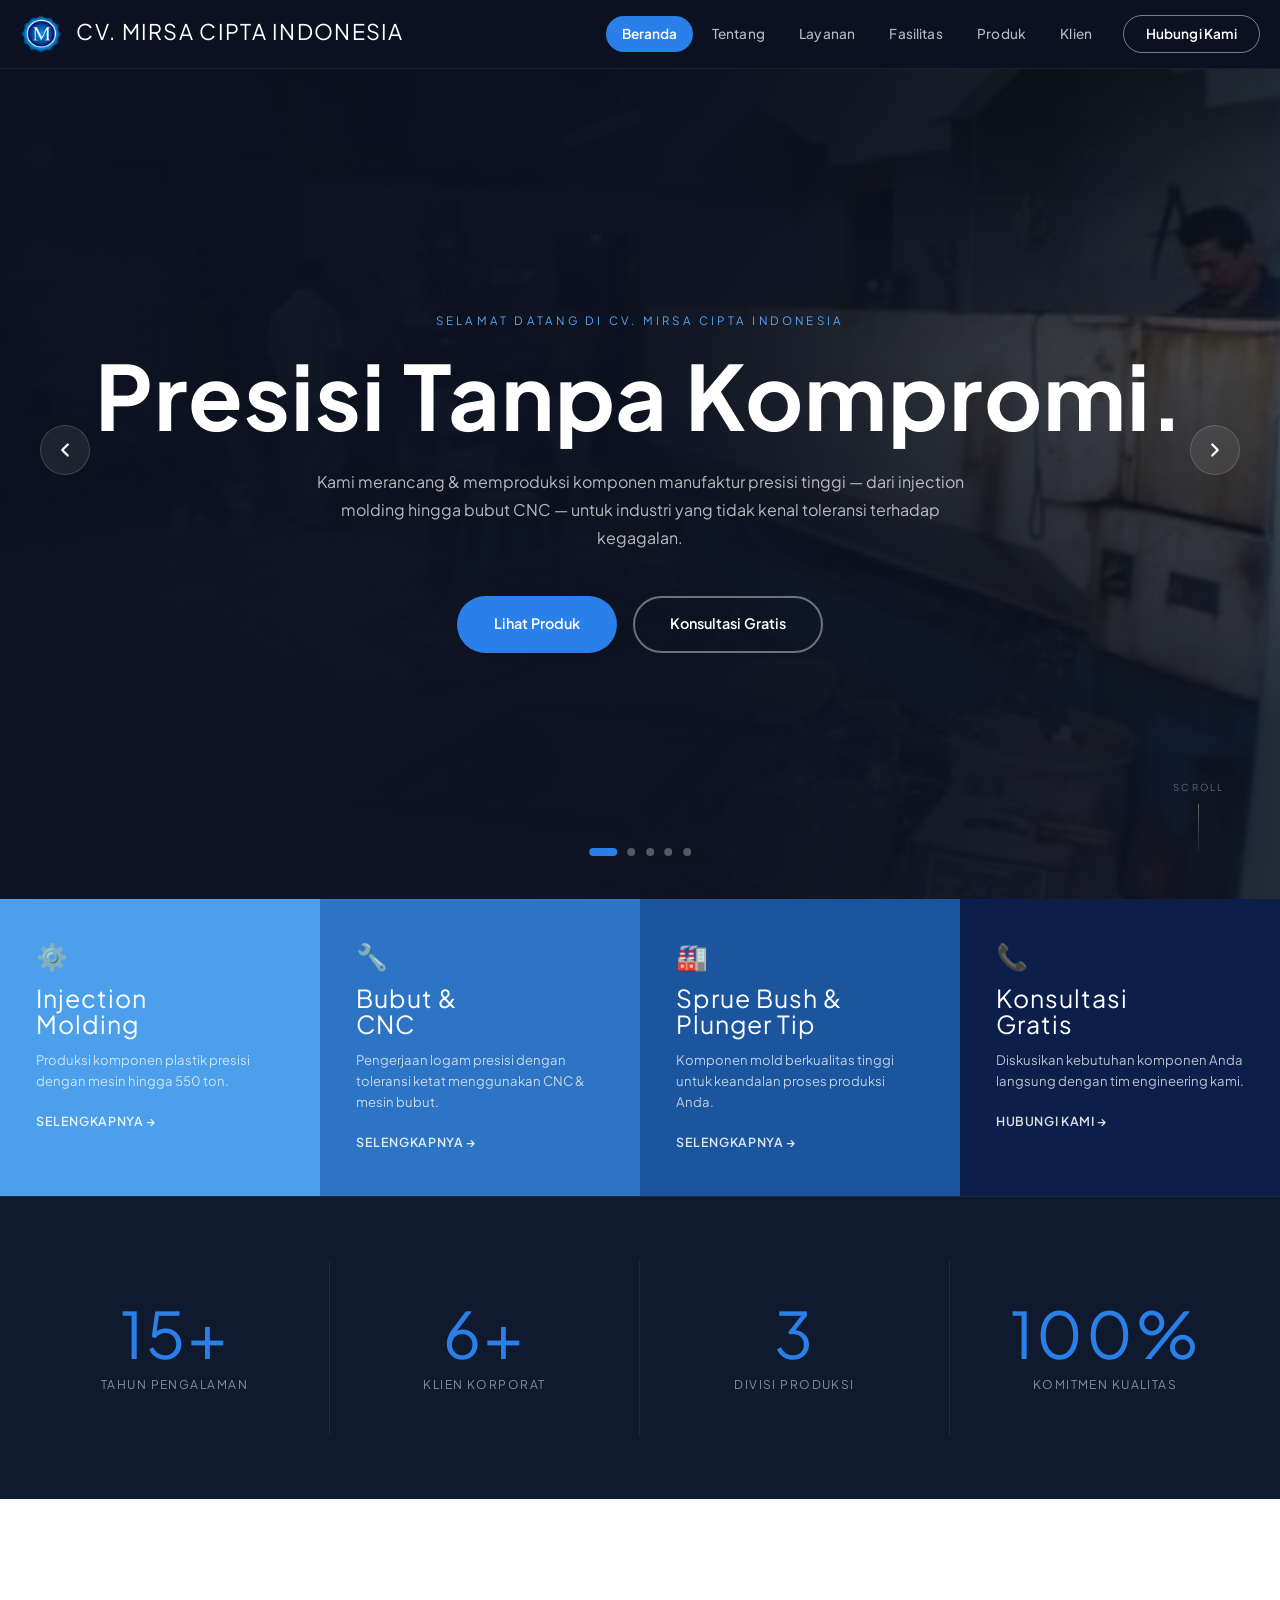
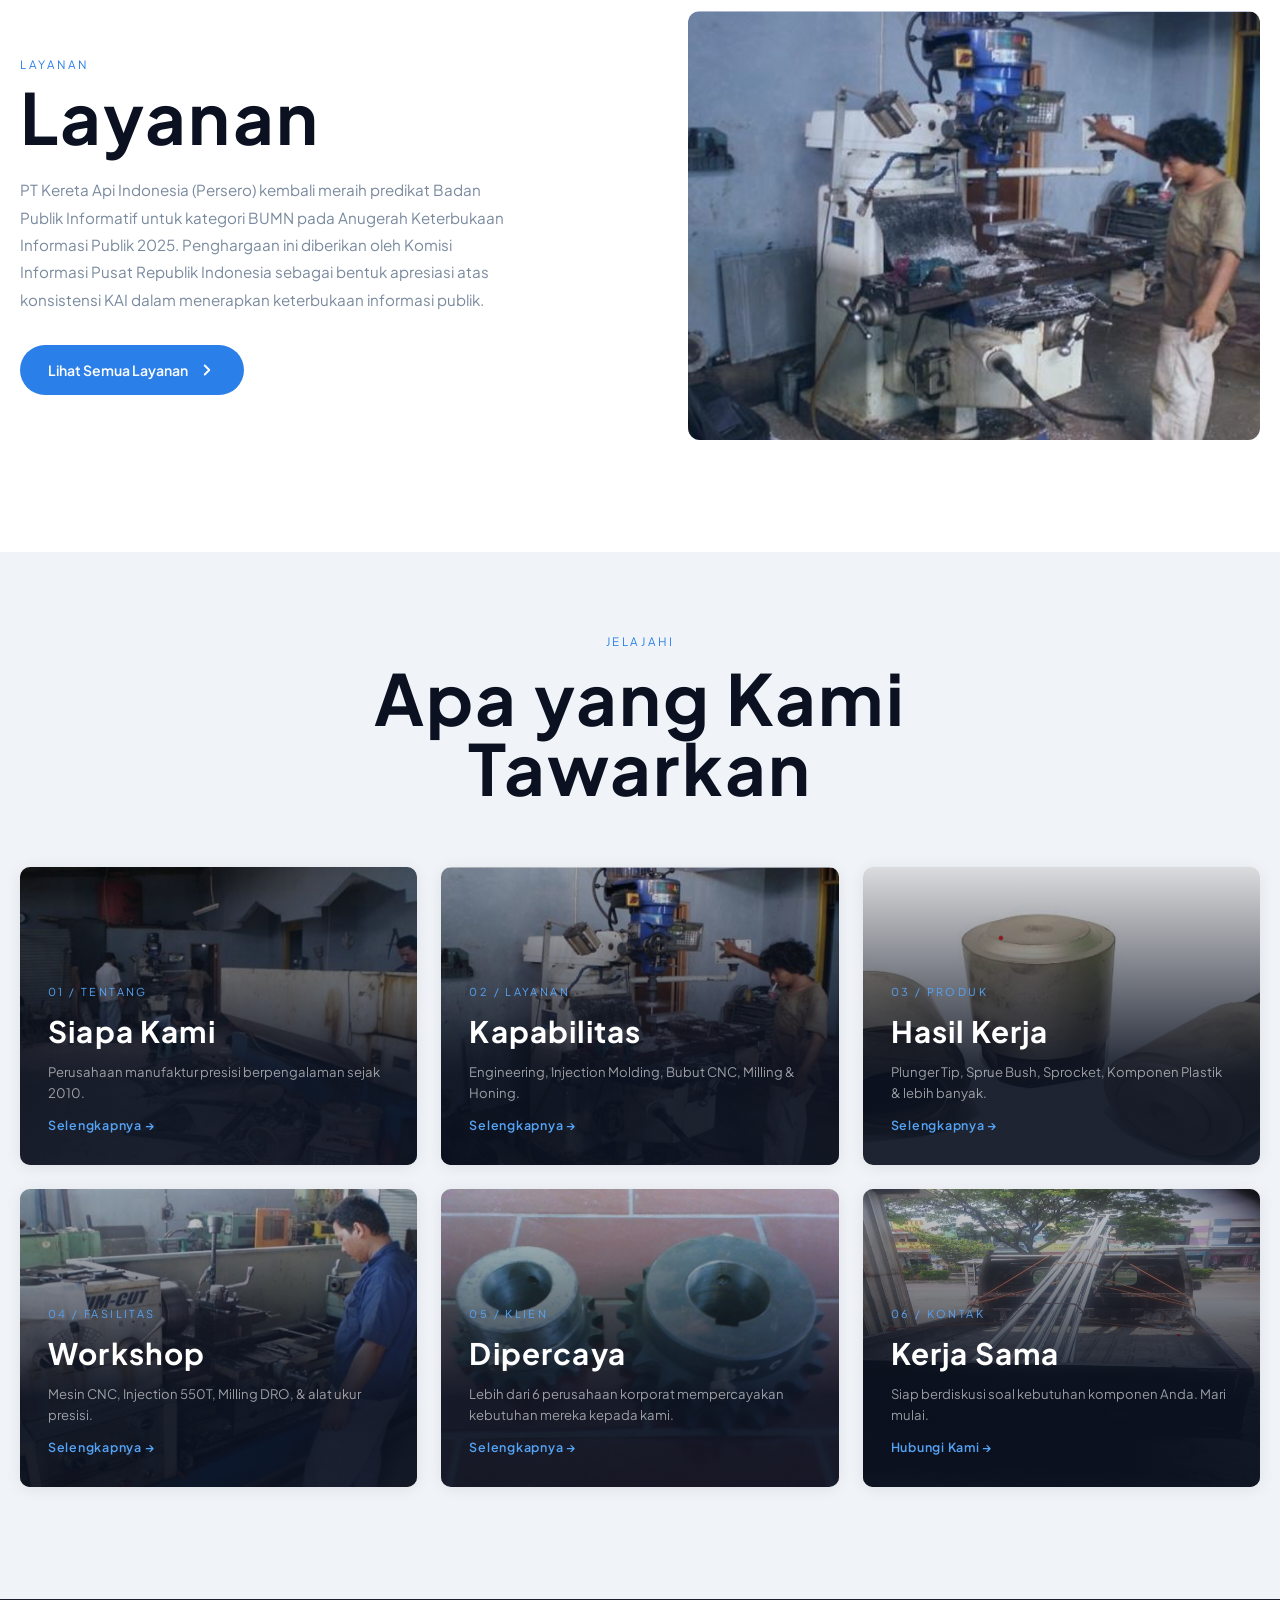
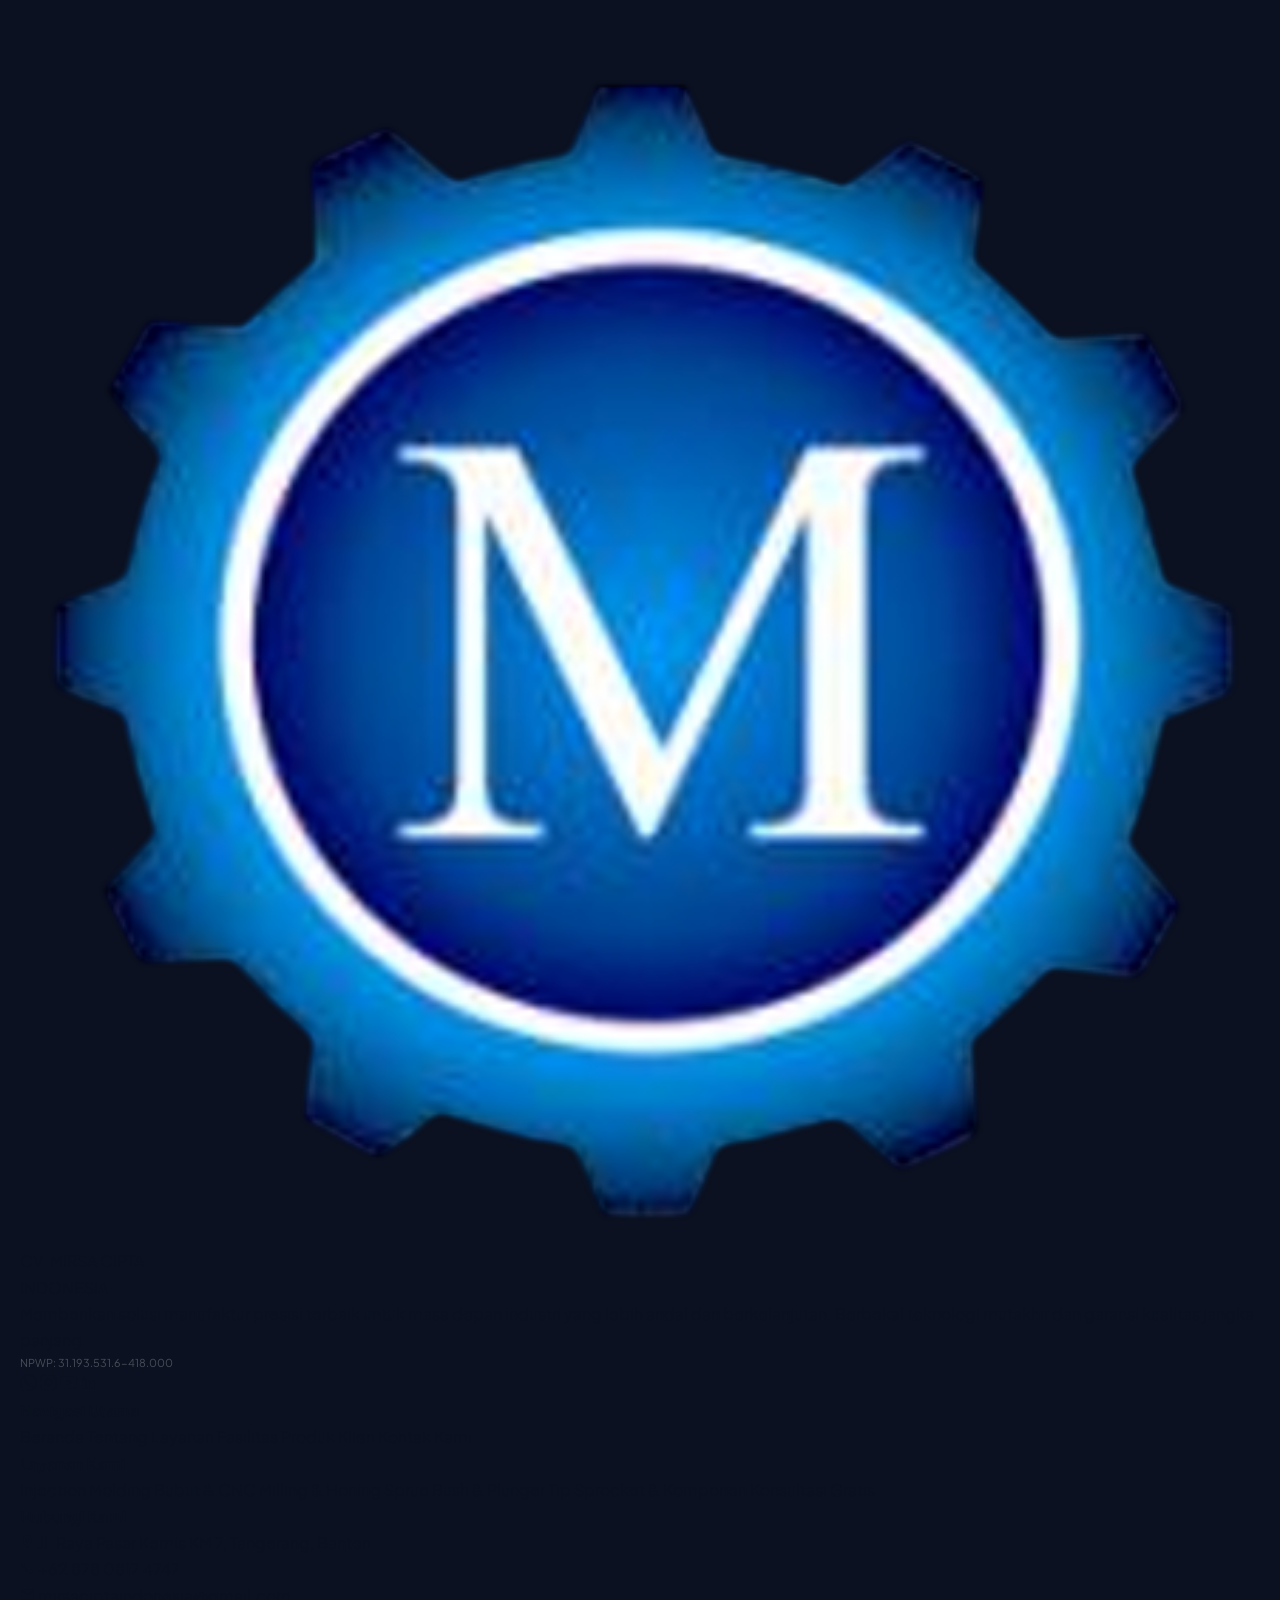
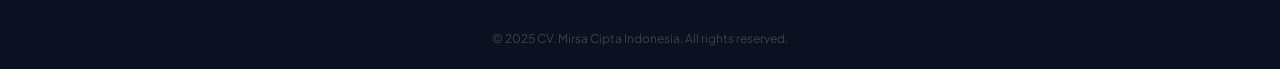
==== index.html @ bb1a6044 "first commit" ====
<!DOCTYPE html>
<html lang="id">
<head>
  <meta charset="UTF-8" />
  <meta name="viewport" content="width=device-width, initial-scale=1.0" />
  <title>CV. Mirsa Cipta Indonesia – Precision Manufacturing</title>
  <meta name="description" content="Perusahaan manufaktur presisi spesialis Injection Molding, Bubut, Spruebush, Plunger Sleeve & Tip sejak 2010." />
  <link rel="stylesheet" href="assets/css/style.css?v=4" />
  <link rel="stylesheet" href="assets/css/pages.css?v=4" />
  <link rel="preconnect" href="https://fonts.googleapis.com" />
  <link rel="preconnect" href="https://fonts.gstatic.com" crossorigin />
  <link href="https://fonts.googleapis.com/css2?family=Plus+Jakarta+Sans:wght@300;400;500;600;700;800&display=swap" rel="stylesheet" />
</head>
<body>

<!-- NAV -->
<header class="nav" id="nav">
  <div class="nav__inner">
    <a href="index.html" class="nav__logo">
      <img src="assets/images/logo.png" alt="Logo CV Mirsa Cipta Indonesia" class="nav__logo-img" />
      <div class="nav__logo-text">
        <span class="logo-name">CV. MIRSA CIPTA INDONESIA</span>
      </div>
    </a>
    <nav class="nav__links">
      <a href="index.html">Beranda</a>
      <a href="tentang.html">Tentang</a>
      <a href="layanan.html">Layanan</a>
      <a href="fasilitas.html">Fasilitas</a>
      <a href="produk.html">Produk</a>
      <a href="klien.html">Klien</a>
      <a href="kontak.html" class="nav__cta">Hubungi Kami</a>
    </nav>
    <button class="nav__hamburger" id="hamburger" aria-label="Menu">
      <span></span><span></span><span></span>
    </button>
  </div>
</header>

<div class="mobile-menu" id="mobileMenu">
  <a href="index.html"     class="mobile-link">Beranda</a>
  <a href="tentang.html"   class="mobile-link">Tentang</a>
  <a href="layanan.html"   class="mobile-link">Layanan</a>
  <a href="fasilitas.html" class="mobile-link">Fasilitas</a>
  <a href="produk.html"    class="mobile-link">Produk</a>
  <a href="klien.html"     class="mobile-link">Klien</a>
  <a href="kontak.html"    class="mobile-link">Hubungi Kami</a>
</div>

<main>

  <!-- ═══════════════ HERO SLIDER ═══════════════ -->
  <section class="hero" id="hero">
    <div class="hero__slider" id="heroSlider">
      <div class="hero__slide active">
        <img src="assets/images/AREA  WORK SHOP.png" alt="Area Workshop CV Mirsa" />
      </div>
      <div class="hero__slide">
        <img src="assets/images/AREA PRODUKSI.png" alt="Area Produksi" />
      </div>
      <div class="hero__slide">
        <img src="assets/images/MESIN BUBUT 600 x 2000.png" alt="Mesin Bubut" />
      </div>
      <div class="hero__slide">
        <img src="assets/images/CNC.png" alt="Mesin CNC" />
      </div>
      <div class="hero__slide">
        <img src="assets/images/MESIN INJECTION  550 T.png" alt="Mesin Injection 550T" />
      </div>
    </div>
    <div class="hero__overlay"></div>

    <div class="hero__content">
      <span class="hero__eyebrow">Selamat Datang di CV. Mirsa Cipta Indonesia</span>
      <h1 class="hero__title fade-up">Presisi Tanpa Kompromi.</h1>
      <p class="hero__sub fade-up">Kami merancang & memproduksi komponen manufaktur presisi tinggi — dari injection molding hingga bubut CNC — untuk industri yang tidak kenal toleransi terhadap kegagalan.</p>
      <div class="hero__actions fade-up">
        <a href="produk.html" class="btn btn--primary">Lihat Produk</a>
        <a href="kontak.html" class="btn btn--ghost">Konsultasi Gratis</a>
      </div>
    </div>

    <!-- Dots -->
    <div class="hero__dots" id="heroDots">
      <button class="hero__dot active" data-index="0" aria-label="Slide 1"></button>
      <button class="hero__dot" data-index="1" aria-label="Slide 2"></button>
      <button class="hero__dot" data-index="2" aria-label="Slide 3"></button>
      <button class="hero__dot" data-index="3" aria-label="Slide 4"></button>
      <button class="hero__dot" data-index="4" aria-label="Slide 5"></button>
    </div>

    <!-- Arrows -->
    <button class="hero__arrow hero__arrow--prev" id="heroPrev" aria-label="Sebelumnya">
      <svg width="22" height="22" viewBox="0 0 24 24" fill="none" stroke="currentColor" stroke-width="2.5" stroke-linecap="round" stroke-linejoin="round"><polyline points="15 18 9 12 15 6"></polyline></svg>
    </button>
    <button class="hero__arrow hero__arrow--next" id="heroNext" aria-label="Berikutnya">
      <svg width="22" height="22" viewBox="0 0 24 24" fill="none" stroke="currentColor" stroke-width="2.5" stroke-linecap="round" stroke-linejoin="round"><polyline points="9 18 15 12 9 6"></polyline></svg>
    </button>

    <div class="hero__scroll">
      <span>Scroll</span>
      <div class="hero__scroll-line"></div>
    </div>
  </section>

  <!-- ═══════════════ HERO CARDS (Figma 4-block section) ═══════════════ -->
  <div class="hero-cards">
    <a href="layanan.html" class="hero-card">
      <div class="hero-card__icon">⚙️</div>
      <div class="hero-card__title">Injection<br />Molding</div>
      <div class="hero-card__desc">Produksi komponen plastik presisi dengan mesin hingga 550 ton.</div>
      <span class="hero-card__link">Selengkapnya →</span>
    </a>
    <a href="layanan.html" class="hero-card">
      <div class="hero-card__icon">🔧</div>
      <div class="hero-card__title">Bubut &amp;<br />CNC</div>
      <div class="hero-card__desc">Pengerjaan logam presisi dengan toleransi ketat menggunakan CNC & mesin bubut.</div>
      <span class="hero-card__link">Selengkapnya →</span>
    </a>
    <a href="produk.html" class="hero-card">
      <div class="hero-card__icon">🏭</div>
      <div class="hero-card__title">Sprue Bush &amp;<br />Plunger Tip</div>
      <div class="hero-card__desc">Komponen mold berkualitas tinggi untuk keandalan proses produksi Anda.</div>
      <span class="hero-card__link">Selengkapnya →</span>
    </a>
    <a href="kontak.html" class="hero-card">
      <div class="hero-card__icon">📞</div>
      <div class="hero-card__title">Konsultasi<br />Gratis</div>
      <div class="hero-card__desc">Diskusikan kebutuhan komponen Anda langsung dengan tim engineering kami.</div>
      <span class="hero-card__link">Hubungi Kami →</span>
    </a>
  </div>

  <!-- ═══════════════ STATS ═══════════════ -->
  <section class="stats">
    <div class="container">
      <div class="stats__grid">
        <div class="stat-item reveal"><span class="stat-num">15+</span><span class="stat-label">Tahun Pengalaman</span></div>
        <div class="stat-item reveal"><span class="stat-num">6+</span><span class="stat-label">Klien Korporat</span></div>
        <div class="stat-item reveal"><span class="stat-num">3</span><span class="stat-label">Divisi Produksi</span></div>
        <div class="stat-item reveal"><span class="stat-num">100%</span><span class="stat-label">Komitmen Kualitas</span></div>
      </div>
    </div>
  </section>

  <!-- ═══════════════ LAYANAN SECTION — Figma left text + right image ═══════════════ -->
  <section class="home-layanan">
    <div class="container">
      <div class="home-layanan__inner">
        <div class="home-layanan__text reveal">
          <span class="section-label">Layanan</span>
          <h2 class="section-title">Layanan</h2>
          <p>PT Kereta Api Indonesia (Persero) kembali meraih predikat Badan Publik Informatif untuk kategori BUMN pada Anugerah Keterbukaan Informasi Publik 2025. Penghargaan ini diberikan oleh Komisi Informasi Pusat Republik Indonesia sebagai bentuk apresiasi atas konsistensi KAI dalam menerapkan keterbukaan informasi publik.</p>
          <a href="layanan.html" class="home-layanan__btn">
            Lihat Semua Layanan
            <svg viewBox="0 0 24 24" fill="none" stroke="currentColor" stroke-width="2.5" stroke-linecap="round" stroke-linejoin="round"><polyline points="9 18 15 12 9 6"></polyline></svg>
          </a>
        </div>
        <div class="home-layanan__image reveal">
          <img src="assets/images/MESIN MILLING dengan DRO.png" alt="Layanan Manufaktur" />
        </div>
      </div>
    </div>
  </section>

  <!-- ═══════════════ QUICK NAV ═══════════════ -->
  <section class="home-nav">
    <div class="container">
      <div class="section-header reveal">
        <p class="section-label">Jelajahi</p>
        <h2 class="section-title">Apa yang Kami<br />Tawarkan</h2>
      </div>
      <div class="home-nav__grid">

        <a href="tentang.html" class="home-nav-card reveal">
          <img src="assets/images/AREA  WORK SHOP.png" alt="Tentang Kami" />
          <div class="home-nav-card__overlay"></div>
          <div class="home-nav-card__body">
            <span class="home-nav-card__num">01 / Tentang</span>
            <h3>Siapa Kami</h3>
            <p>Perusahaan manufaktur presisi berpengalaman sejak 2010.</p>
            <span class="home-nav-card__arrow">Selengkapnya →</span>
          </div>
        </a>

        <a href="layanan.html" class="home-nav-card reveal">
          <img src="assets/images/MESIN MILLING dengan DRO.png" alt="Layanan" />
          <div class="home-nav-card__overlay"></div>
          <div class="home-nav-card__body">
            <span class="home-nav-card__num">02 / Layanan</span>
            <h3>Kapabilitas</h3>
            <p>Engineering, Injection Molding, Bubut CNC, Milling & Honing.</p>
            <span class="home-nav-card__arrow">Selengkapnya →</span>
          </div>
        </a>

        <a href="produk.html" class="home-nav-card reveal">
          <img src="assets/images/PLUNGER.TIP.png" alt="Produk" />
          <div class="home-nav-card__overlay"></div>
          <div class="home-nav-card__body">
            <span class="home-nav-card__num">03 / Produk</span>
            <h3>Hasil Kerja</h3>
            <p>Plunger Tip, Sprue Bush, Sprocket, Komponen Plastik & lebih banyak.</p>
            <span class="home-nav-card__arrow">Selengkapnya →</span>
          </div>
        </a>

        <a href="fasilitas.html" class="home-nav-card reveal">
          <img src="assets/images/MESIN BUBUT 600 x 2000.png" alt="Fasilitas" />
          <div class="home-nav-card__overlay"></div>
          <div class="home-nav-card__body">
            <span class="home-nav-card__num">04 / Fasilitas</span>
            <h3>Workshop</h3>
            <p>Mesin CNC, Injection 550T, Milling DRO, & alat ukur presisi.</p>
            <span class="home-nav-card__arrow">Selengkapnya →</span>
          </div>
        </a>

        <a href="klien.html" class="home-nav-card reveal">
          <img src="assets/images/produk yang dihasilkan 4 (Sprocket).png" alt="Klien" />
          <div class="home-nav-card__overlay"></div>
          <div class="home-nav-card__body">
            <span class="home-nav-card__num">05 / Klien</span>
            <h3>Dipercaya</h3>
            <p>Lebih dari 6 perusahaan korporat mempercayakan kebutuhan mereka kepada kami.</p>
            <span class="home-nav-card__arrow">Selengkapnya →</span>
          </div>
        </a>

        <a href="kontak.html" class="home-nav-card reveal">
          <img src="assets/images/UNIT DELIVERY.png" alt="Kontak" />
          <div class="home-nav-card__overlay"></div>
          <div class="home-nav-card__body">
            <span class="home-nav-card__num">06 / Kontak</span>
            <h3>Kerja Sama</h3>
            <p>Siap berdiskusi soal kebutuhan komponen Anda. Mari mulai.</p>
            <span class="home-nav-card__arrow">Hubungi Kami →</span>
          </div>
        </a>

      </div>
    </div>
  </section>

</main>

<!-- ═══════════════ FOOTER ═══════════════ -->
<footer class="footer">
  <div class="footer__top">
    <div class="container footer__grid">

      <!-- Kolom 1: Brand -->
      <div class="footer__brand">
        <a href="index.html" class="footer__logo">
          <img src="assets/images/logo.png" alt="Logo CV Mirsa Cipta Indonesia" class="footer__logo-img" />
          <span class="footer__logo-name">CV. MIRSA CIPTA<br>INDONESIA</span>
        </a>
        <p class="footer__desc">
          Memberikan solusi manufaktur presisi terbaik untuk masa depan industri yang lebih andal dan berkelanjutan. Berbekal teknologi mutakhir dan garansi kualitas jangka panjang.
        </p>
        <p class="footer__npwp">NPWP: 31.193.531.6-418.000</p>
        <div class="footer__socials">
          <a href="https://wa.me/6287808174747" target="_blank" aria-label="WhatsApp" class="footer__social-btn">
            <svg viewBox="0 0 24 24" fill="currentColor" width="17" height="17"><path d="M17.472 14.382c-.297-.149-1.758-.867-2.03-.967-.273-.099-.471-.148-.67.15-.197.297-.767.966-.94 1.164-.173.199-.347.223-.644.075-.297-.15-1.255-.463-2.39-1.475-.883-.788-1.48-1.761-1.653-2.059-.173-.297-.018-.458.13-.606.134-.133.298-.347.446-.52.149-.174.198-.298.298-.497.099-.198.05-.371-.025-.52-.075-.149-.669-1.612-.916-2.207-.242-.579-.487-.5-.669-.51-.173-.008-.371-.01-.57-.01-.198 0-.52.074-.792.372-.272.297-1.04 1.016-1.04 2.479 0 1.462 1.065 2.875 1.213 3.074.149.198 2.096 3.2 5.077 4.487.709.306 1.262.489 1.694.625.712.227 1.36.195 1.871.118.571-.085 1.758-.719 2.006-1.413.248-.694.248-1.289.173-1.413-.074-.124-.272-.198-.57-.347m-5.421 7.403h-.004a9.87 9.87 0 01-5.031-1.378l-.361-.214-3.741.982.998-3.648-.235-.374a9.86 9.86 0 01-1.51-5.26c.001-5.45 4.436-9.884 9.888-9.884 2.64 0 5.122 1.03 6.988 2.898a9.825 9.825 0 012.893 6.994c-.003 5.45-4.437 9.884-9.885 9.884m8.413-18.297A11.815 11.815 0 0012.05 0C5.495 0 .16 5.335.157 11.892c0 2.096.547 4.142 1.588 5.945L.057 24l6.305-1.654a11.882 11.882 0 005.683 1.448h.005c6.554 0 11.89-5.335 11.893-11.893a11.821 11.821 0 00-3.48-8.413z"/></svg>
          </a>
          <a href="https://instagram.com/" target="_blank" aria-label="Instagram" class="footer__social-btn">
            <svg viewBox="0 0 24 24" fill="currentColor" width="17" height="17"><path d="M12 2.163c3.204 0 3.584.012 4.85.07 3.252.148 4.771 1.691 4.919 4.919.058 1.265.069 1.645.069 4.849 0 3.205-.012 3.584-.069 4.849-.149 3.225-1.664 4.771-4.919 4.919-1.266.058-1.644.07-4.85.07-3.204 0-3.584-.012-4.849-.07-3.26-.149-4.771-1.699-4.919-4.92-.058-1.265-.07-1.644-.07-4.849 0-3.204.013-3.583.07-4.849.149-3.227 1.664-4.771 4.919-4.919 1.266-.057 1.645-.069 4.849-.069zm0-2.163c-3.259 0-3.667.014-4.947.072-4.358.2-6.78 2.618-6.98 6.98-.059 1.281-.073 1.689-.073 4.948 0 3.259.014 3.668.072 4.948.2 4.358 2.618 6.78 6.98 6.98 1.281.058 1.689.072 4.948.072 3.259 0 3.668-.014 4.948-.072 4.354-.2 6.782-2.618 6.979-6.98.059-1.28.073-1.689.073-4.948 0-3.259-.014-3.667-.072-4.947-.196-4.354-2.617-6.78-6.979-6.98-1.281-.059-1.69-.073-4.949-.073zm0 5.838c-3.403 0-6.162 2.759-6.162 6.162s2.759 6.163 6.162 6.163 6.162-2.759 6.162-6.163c0-3.403-2.759-6.162-6.162-6.162zm0 10.162c-2.209 0-4-1.79-4-4 0-2.209 1.791-4 4-4s4 1.791 4 4c0 2.21-1.791 4-4 4zm6.406-11.845c-.796 0-1.441.645-1.441 1.44s.645 1.44 1.441 1.44c.795 0 1.439-.645 1.439-1.44s-.644-1.44-1.439-1.44z"/></svg>
          </a>
          <a href="https://youtube.com/" target="_blank" aria-label="YouTube" class="footer__social-btn">
            <svg viewBox="0 0 24 24" fill="currentColor" width="17" height="17"><path d="M23.495 6.205a3.007 3.007 0 00-2.088-2.088c-1.87-.501-9.396-.501-9.396-.501s-7.507-.01-9.396.501A3.007 3.007 0 00.527 6.205a31.247 31.247 0 00-.522 5.805 31.247 31.247 0 00.522 5.783 3.007 3.007 0 002.088 2.088c1.868.502 9.396.502 9.396.502s7.506 0 9.396-.502a3.007 3.007 0 002.088-2.088 31.247 31.247 0 00.5-5.783 31.247 31.247 0 00-.5-5.805zM9.609 15.601V8.408l6.264 3.602z"/></svg>
          </a>
          <a href="https://linkedin.com/" target="_blank" aria-label="LinkedIn" class="footer__social-btn">
            <svg viewBox="0 0 24 24" fill="currentColor" width="17" height="17"><path d="M20.447 20.452h-3.554v-5.569c0-1.328-.027-3.037-1.852-3.037-1.853 0-2.136 1.445-2.136 2.939v5.667H9.351V9h3.414v1.561h.046c.477-.9 1.637-1.85 3.37-1.85 3.601 0 4.267 2.37 4.267 5.455v6.286zM5.337 7.433c-1.144 0-2.063-.926-2.063-2.065 0-1.138.92-2.063 2.063-2.063 1.14 0 2.064.925 2.064 2.063 0 1.139-.925 2.065-2.064 2.065zm1.782 13.019H3.555V9h3.564v11.452zM22.225 0H1.771C.792 0 0 .774 0 1.729v20.542C0 23.227.792 24 1.771 24h20.451C23.2 24 24 23.227 24 22.271V1.729C24 .774 23.2 0 22.222 0h.003z"/></svg>
          </a>
        </div>
      </div>

      <!-- Kolom 2: Navigasi Utama -->
      <div class="footer__col">
        <h4 class="footer__col-title">Navigasi Utama</h4>
        <nav class="footer__links">
          <a href="index.html">Beranda</a>
          <a href="tentang.html">Tentang</a>
          <a href="layanan.html">Layanan</a>
          <a href="fasilitas.html">Fasilitas</a>
          <a href="produk.html">Produk</a>
          <a href="klien.html">Klien</a>
          <a href="kontak.html">Kontak Kami</a>
        </nav>
      </div>

      <!-- Kolom 3: Layanan Kami -->
      <div class="footer__col">
        <h4 class="footer__col-title">Layanan Kami</h4>
        <nav class="footer__links">
          <a href="layanan.html">Injection Molding</a>
          <a href="layanan.html">Bubut &amp; CNC</a>
          <a href="layanan.html">Milling &amp; Honing</a>
          <a href="produk.html">Sprue Bush &amp; Plunger Tip</a>
          <a href="produk.html">Sprocket &amp; Komponen</a>
          <a href="kontak.html">Konsultasi Gratis</a>
        </nav>
      </div>

      <!-- Kolom 4: Hubungi Kami -->
      <div class="footer__col">
        <h4 class="footer__col-title">Hubungi Kami</h4>
        <ul class="footer__contact">
          <li>
            <span class="footer__contact-icon">
              <svg viewBox="0 0 24 24" fill="currentColor" width="15" height="15"><path d="M12 2C8.13 2 5 5.13 5 9c0 5.25 7 13 7 13s7-7.75 7-13c0-3.87-3.13-7-7-7zm0 9.5c-1.38 0-2.5-1.12-2.5-2.5s1.12-2.5 2.5-2.5 2.5 1.12 2.5 2.5-1.12 2.5-2.5 2.5z"/></svg>
            </span>
            <span>Jl. Raya Pasar Kemis KM 7, Tangerang, Banten</span>
          </li>
          <li>
            <span class="footer__contact-icon">
              <svg viewBox="0 0 24 24" fill="currentColor" width="15" height="15"><path d="M6.62 10.79c1.44 2.83 3.76 5.14 6.59 6.59l2.2-2.2c.27-.27.67-.36 1.02-.24 1.12.37 2.33.57 3.57.57.55 0 1 .45 1 1V20c0 .55-.45 1-1 1-9.39 0-17-7.61-17-17 0-.55.45-1 1-1h3.5c.55 0 1 .45 1 1 0 1.25.2 2.45.57 3.57.11.35.03.74-.25 1.02l-2.2 2.2z"/></svg>
            </span>
            <a href="https://wa.me/6287808174747" target="_blank">+62 878 0817 4747</a>
          </li>
          <li>
            <span class="footer__contact-icon">
              <svg viewBox="0 0 24 24" fill="currentColor" width="15" height="15"><path d="M20 4H4c-1.1 0-1.99.9-1.99 2L2 18c0 1.1.9 2 2 2h16c1.1 0 2-.9 2-2V6c0-1.1-.9-2-2-2zm0 4l-8 5-8-5V6l8 5 8-5v2z"/></svg>
            </span>
            <a href="mailto:mirsaciptaindonesia@gmail.com">mirsaciptaindonesia@gmail.com</a>
          </li>
        </ul>
      </div>

    </div>
  </div>
  <div class="footer__bottom">
    <p>© 2025 CV. Mirsa Cipta Indonesia. All rights reserved.</p>
  </div>
</footer>

<button class="back-top" id="backTop">↑</button>
<script src="assets/js/main.js"></script>
</body>
</html>
---- assets/css/style.css ----
/* ════════════════════════════════════════
   CV. MIRSA CIPTA INDONESIA
   style.css — Redesigned to match Figma blueprint
════════════════════════════════════════ */

:root {
  /* Core Palette — matches Figma dark navy + blue accent scheme */
  --navy:       #0b1120;
  --navy-mid:   #0f1a2e;
  --blue-dark:  #102a5e;
  --blue:       #1646a0;
  --blue-mid:   #1d5bb8;
  --cyan:       #2b7fe8;
  --cyan-light: #55a3f5;
  --blue-card1: #4c9fea;   /* lightest card — Figma leftmost */
  --blue-card2: #2e74c4;   /* second card */
  --blue-card3: #1a559e;   /* third card */
  --blue-card4: #0c1f4a;   /* darkest card — Figma rightmost navy */
  --light:      #f0f4f8;
  --white:      #ffffff;
  --gray:       #7a8a9e;
  --dark:       #0b1120;

  --font-display: 'Plus Jakarta Sans', sans-serif;
  --font-body:    'Plus Jakarta Sans', sans-serif;
  --font-mono:    'Plus Jakarta Sans', monospace;

  --radius:     6px;
  --shadow:     0 4px 32px rgba(0,0,0,.14);
  --transition: .32s cubic-bezier(.4,0,.2,1);
}

*, *::before, *::after { box-sizing: border-box; margin: 0; padding: 0; }
html { scroll-behavior: smooth; }
body {
  font-family: var(--font-body);
  background: var(--white);
  color: var(--dark);
  line-height: 1.65;
  overflow-x: hidden;
}
img { display: block; width: 100%; object-fit: cover; }
a   { text-decoration: none; color: inherit; }
ul  { list-style: none; }

.container {
  width: min(1240px, 100% - 2.5rem);
  margin-inline: auto;
}

/* ── Typography helpers ── */
.section-label {
  font-family: var(--font-mono);
  font-size: .72rem;
  letter-spacing: .22em;
  text-transform: uppercase;
  color: var(--cyan);
  margin-bottom: .75rem;
  display: block;
}
.section-label.light { color: var(--cyan-light); }

.section-title {
  font-family: var(--font-display);
  font-size: clamp(2.8rem, 5.5vw, 5rem);
  line-height: 1.0;
  letter-spacing: .03em;
  color: var(--navy);
}
.section-title.light { color: var(--white); }

.section-desc {
  margin-top: 1rem;
  color: var(--gray);
  max-width: 52ch;
}

.section-header { text-align: center; margin-bottom: 4rem; }
.section-header .section-desc { margin-inline: auto; }

/* ── Buttons ── */
.btn {
  display: inline-flex;
  align-items: center;
  gap: .5rem;
  padding: .9rem 2.2rem;
  border-radius: 100px;
  font-family: var(--font-body);
  font-weight: 600;
  font-size: .9rem;
  cursor: pointer;
  transition: var(--transition);
  border: 2px solid transparent;
}
.btn--primary {
  background: var(--cyan);
  color: var(--white);
}
.btn--primary:hover {
  background: var(--cyan-light);
  transform: translateY(-2px);
  box-shadow: 0 8px 24px rgba(43,127,232,.4);
}
.btn--ghost {
  border-color: rgba(255,255,255,.4);
  color: var(--white);
}
.btn--ghost:hover {
  background: rgba(255,255,255,.1);
  border-color: var(--white);
}

/* ════════════ NAV — Figma dark bar ════════════ */
.nav {
  position: fixed;
  top: 0; left: 0; right: 0;
  z-index: 1000;
  background: var(--navy);
  border-bottom: 1px solid rgba(255,255,255,.06);
  transition: var(--transition);
}
.nav.scrolled {
  background: rgba(11,17,32,.97);
  backdrop-filter: blur(16px);
  box-shadow: 0 2px 32px rgba(0,0,0,.45);
}
.nav.always-dark {
  background: rgba(11,17,32,.97);
  backdrop-filter: blur(16px);
}

.nav__inner {
  display: flex;
  align-items: center;
  justify-content: space-between;
  width: min(1240px, 100% - 2.5rem);
  margin-inline: auto;
  height: 68px;
}

.nav__logo { display: flex; align-items: center; gap: .9rem; }
.nav__logo-img {
  width: 42px; height: 42px;
  object-fit: contain;
}
.logo-name {
  font-family: var(--font-display);
  font-size: 1.35rem;
  color: var(--white);
  letter-spacing: .06em;
  line-height: 1;
}

/* Nav links — Figma style: light text, active = filled blue pill */
.nav__links {
  display: flex;
  align-items: center;
  gap: .25rem;
}
.nav__links a {
  color: rgba(255,255,255,.7);
  font-size: .85rem;
  font-weight: 500;
  padding: .45rem .95rem;
  border-radius: 100px;
  transition: color var(--transition), background var(--transition);
  letter-spacing: .01em;
}
.nav__links a:hover { color: var(--white); background: rgba(255,255,255,.07); }
.nav__links a.active {
  background: var(--cyan);
  color: var(--white);
  font-weight: 600;
}

.nav__cta {
  background: transparent !important;
  color: var(--white) !important;
  padding: .45rem 1.35rem !important;
  border-radius: 100px !important;
  border: 1.5px solid rgba(255,255,255,.45) !important;
  font-weight: 600 !important;
  margin-left: .75rem;
  font-size: .85rem !important;
}
.nav__cta:hover {
  background: rgba(255,255,255,.1) !important;
  border-color: rgba(255,255,255,.9) !important;
  transform: translateY(-1px);
}
/* Active: border lebih solid + sedikit background agar user tahu sedang di halaman ini */
.nav__cta.active {
  background: rgba(255,255,255,.08) !important;
  border-color: var(--white) !important;
  color: var(--white) !important;
  font-weight: 700 !important;
}

.nav__hamburger {
  display: none;
  flex-direction: column;
  gap: 5px;
  background: none; border: none;
  cursor: pointer; padding: .25rem;
}
.nav__hamburger span {
  display: block; width: 24px; height: 2px;
  background: var(--white); border-radius: 2px;
  transition: var(--transition);
}

/* Mobile Menu */
.mobile-menu {
  display: none;
  position: fixed; inset: 0;
  background: var(--navy);
  z-index: 999;
  flex-direction: column;
  align-items: center; justify-content: center;
  gap: 2rem;
}
.mobile-menu.open { display: flex; }
.mobile-link {
  font-family: var(--font-display);
  font-size: 2.2rem;
  color: rgba(255,255,255,.8);
  letter-spacing: .06em;
  transition: color var(--transition);
}
.mobile-link:hover, .mobile-link.active { color: var(--cyan); }

/* ════════════ PAGE HERO (inner pages) ════════════ */
.page-hero {
  min-height: 44vh;
  display: flex;
  align-items: flex-end;
  position: relative;
  overflow: hidden;
  padding-bottom: 3.5rem;
  background: var(--navy);
}
.page-hero__bg { position: absolute; inset: 0; }
.page-hero__bg img { height: 100%; object-position: center; }
.page-hero__overlay {
  position: absolute; inset: 0;
  background: linear-gradient(135deg, rgba(11,17,32,.95) 50%, rgba(22,70,160,.7));
}
.page-hero__content {
  position: relative; z-index: 1;
  padding-top: 7rem;
}
.page-hero__eyebrow {
  font-family: var(--font-mono);
  font-size: .75rem; letter-spacing: .25em;
  text-transform: uppercase; color: var(--cyan);
  margin-bottom: 1rem;
  display: block;
}
.page-hero__title {
  font-family: var(--font-display);
  font-size: clamp(3rem, 7vw, 6.5rem);
  line-height: .95; color: var(--white);
  letter-spacing: .02em;
}

/* ════════════ BREADCRUMB ════════════ */
.breadcrumb {
  background: var(--light);
  padding: .75rem 0;
  border-bottom: 1px solid #dde4ed;
}
.breadcrumb__inner {
  display: flex; align-items: center; gap: .5rem;
  font-size: .8rem; color: var(--gray);
  font-family: var(--font-mono);
}
.breadcrumb__inner a { color: var(--cyan); }
.breadcrumb__inner a:hover { text-decoration: underline; }
.breadcrumb__sep { opacity: .4; }

/* ════════════ PAGE CONTENT ════════════ */
.page-content { padding: 5rem 0; }

/* ════════════ FOOTER ════════════ */
.footer { background: var(--navy); padding: 3.5rem 0 0; border-top: 1px solid rgba(255,255,255,.06); }
.footer__inner {
  display: flex;
  justify-content: space-between;
  align-items: flex-start;
  gap: 2rem; flex-wrap: wrap;
  padding-bottom: 3rem;
  border-bottom: 1px solid rgba(255,255,255,.07);
}
.footer__name {
  font-family: var(--font-display);
  font-size: 1.6rem; color: var(--white); letter-spacing: .06em;
}
.footer__tagline { color: var(--cyan); font-style: italic; margin: .3rem 0 .6rem; font-size: .9rem; }
.footer__npwp { font-family: var(--font-mono); font-size: .68rem; color: rgba(255,255,255,.25); }
.footer__nav { display: flex; flex-wrap: wrap; gap: 1rem 2rem; }
.footer__nav a { color: rgba(255,255,255,.45); font-size: .875rem; transition: color var(--transition); }
.footer__nav a:hover { color: var(--cyan); }
.footer__bottom { text-align: center; padding: 1.25rem; color: rgba(255,255,255,.2); font-size: .75rem; }

/* ════════════ BACK TO TOP ════════════ */
.back-top {
  position: fixed; bottom: 2rem; right: 2rem;
  width: 44px; height: 44px;
  background: var(--cyan); color: var(--white);
  border: none; border-radius: 50%; font-size: 1rem;
  cursor: pointer; display: flex; align-items: center; justify-content: center;
  box-shadow: 0 4px 20px rgba(43,127,232,.45);
  opacity: 0; transform: translateY(10px);
  transition: var(--transition); z-index: 999;
}
.back-top.visible { opacity: 1; transform: translateY(0); }
.back-top:hover { background: var(--cyan-light); transform: translateY(-2px); }

/* ════════════ ANIMATIONS ════════════ */
.fade-up {
  opacity: 0; transform: translateY(28px);
  animation: fadeUp .85s ease forwards;
}
.fade-up:nth-child(2) { animation-delay: .18s; }
.fade-up:nth-child(3) { animation-delay: .34s; }
.fade-up:nth-child(4) { animation-delay: .5s; }

@keyframes fadeUp { to { opacity: 1; transform: translateY(0); } }

.reveal {
  opacity: 0; transform: translateY(36px);
  transition: opacity .75s ease, transform .75s ease;
}
.reveal.visible { opacity: 1; transform: translateY(0); }

/* ════════════ RESPONSIVE ════════════ */
@media (max-width: 960px) {
  .nav__links { display: none; }
  .nav__hamburger { display: flex; }
}
@media (max-width: 600px) {
  .footer__inner { flex-direction: column; }
}
---- assets/css/pages.css ----
/* ════════════════════════════════════════
   pages.css — Redesigned to match Figma blueprint
   Dark navy hero, blue gradient cards, layanan section
════════════════════════════════════════ */

/* ════════════════════ HERO SLIDER ════════════════════ */
.hero {
  min-height: 100dvh;
  display: flex; align-items: center;
  position: relative; overflow: hidden;
  background: var(--navy);
}
.hero__slider {
  position: absolute; inset: 0;
}
.hero__slide {
  position: absolute; inset: 0;
  opacity: 0;
  transition: opacity 1.2s ease;
}
.hero__slide.active { opacity: 1; }
.hero__slide img {
  width: 100%; height: 100%;
  object-fit: cover;
  object-position: center;
  filter: brightness(.55) saturate(.8);
}

/* Dark overlay — matches Figma dark hero */
.hero__overlay {
  position: absolute; inset: 0;
  background:
    linear-gradient(to right, rgba(11,17,32,.92) 55%, rgba(11,17,32,.4)),
    linear-gradient(to top, rgba(11,17,32,.65) 20%, transparent 60%);
  z-index: 1;
}

.hero__content {
  position: relative; z-index: 2;
  width: min(1240px, 100% - 2.5rem);
  margin-inline: auto;
  padding: 9rem 0 5rem;
  text-align: center;
  display: flex;
  flex-direction: column;
  align-items: center;
}

/* Eyebrow — small label above title */
.hero__eyebrow {
  font-family: var(--font-mono);
  font-size: .72rem;
  letter-spacing: .28em;
  text-transform: uppercase;
  color: var(--cyan-light);
  margin-bottom: 1.25rem;
  display: block;
  opacity: 0;
  animation: fadeUp .8s ease .1s forwards;
}

.hero__title {
  font-family: var(--font-display);
  font-size: clamp(2.8rem, 7vw, 7rem);
  line-height: 1.0;
  color: var(--white);
  letter-spacing: .01em;
  margin-bottom: 1.75rem;
  white-space: nowrap;
}

/* Figma: subtitle centered */
.hero__sub {
  max-width: 54ch;
  color: rgba(255,255,255,.7);
  font-size: 1.0rem;
  margin-bottom: 2.75rem;
  line-height: 1.75;
  text-align: center;
}
.hero__actions { display: flex; gap: 1rem; flex-wrap: wrap; justify-content: center; }

/* Dots */
.hero__dots {
  position: absolute; bottom: 2.75rem; left: 50%;
  transform: translateX(-50%);
  display: flex; gap: .65rem; z-index: 3;
}
.hero__dot {
  width: 8px; height: 8px;
  border-radius: 50%; background: rgba(255,255,255,.3);
  border: none; cursor: pointer; padding: 0;
  transition: all .35s ease;
}
.hero__dot.active {
  background: var(--cyan);
  width: 28px; border-radius: 4px;
}

/* Arrows */
.hero__arrow {
  position: absolute; top: 50%; transform: translateY(-50%);
  z-index: 3; background: rgba(255,255,255,.08);
  border: 1px solid rgba(255,255,255,.16);
  color: var(--white);
  width: 50px; height: 50px;
  border-radius: 50%; cursor: pointer;
  display: flex; align-items: center; justify-content: center;
  transition: all .3s ease;
  backdrop-filter: blur(8px);
}
.hero__arrow:hover {
  background: var(--cyan);
  border-color: var(--cyan);
}
.hero__arrow--prev { left: 2.5rem; }
.hero__arrow--next { right: 2.5rem; }

/* Scroll indicator */
.hero__scroll {
  position: absolute; bottom: 2.75rem; right: 3.5rem;
  display: flex; flex-direction: column;
  align-items: center; gap: .5rem; z-index: 3;
  color: rgba(255,255,255,.35);
  font-family: var(--font-mono);
  font-size: .6rem; letter-spacing: .22em; text-transform: uppercase;
}
.hero__scroll-line {
  width: 1px; height: 52px;
  background: linear-gradient(to bottom, rgba(255,255,255,.35), transparent);
  animation: scrollLine 2.2s ease-in-out infinite;
}
@keyframes scrollLine {
  0%   { transform: scaleY(0); transform-origin: top; }
  50%  { transform: scaleY(1); transform-origin: top; }
  51%  { transform-origin: bottom; }
  100% { transform: scaleY(0); transform-origin: bottom; }
}

/* ════════════ BLUE CARD STRIP — Figma 4-block section ════════════ */
/*
  Figma shows 4 colored boxes spanning full width:
  [light blue] [medium blue] [teal-blue] [dark navy]
  These serve as visual dividers / category blocks
*/
.hero-cards {
  display: grid;
  grid-template-columns: repeat(4, 1fr);
  position: relative;
  z-index: 4;
  margin-top: -1px; /* flush against hero bottom */
}
.hero-card {
  padding: 2.75rem 2.25rem;
  display: flex; flex-direction: column;
  gap: .75rem;
  cursor: pointer;
  transition: filter var(--transition), transform var(--transition);
  position: relative; overflow: hidden;
}
.hero-card::after {
  content: '';
  position: absolute; inset: 0;
  background: rgba(255,255,255,0);
  transition: background var(--transition);
}
.hero-card:hover::after { background: rgba(255,255,255,.06); }

.hero-card:nth-child(1) { background: var(--blue-card1); }
.hero-card:nth-child(2) { background: var(--blue-card2); }
.hero-card:nth-child(3) { background: var(--blue-card3); }
.hero-card:nth-child(4) { background: var(--blue-card4); }

.hero-card__icon {
  font-size: 1.6rem;
  line-height: 1;
  margin-bottom: .25rem;
}
.hero-card__title {
  font-family: var(--font-display);
  font-size: 1.55rem;
  color: var(--white);
  letter-spacing: .04em;
  line-height: 1.05;
}
.hero-card__desc {
  color: rgba(255,255,255,.72);
  font-size: .82rem;
  line-height: 1.6;
}
.hero-card__link {
  display: inline-flex;
  align-items: center;
  gap: .35rem;
  margin-top: .5rem;
  font-size: .78rem;
  font-weight: 600;
  color: rgba(255,255,255,.85);
  letter-spacing: .05em;
  font-family: var(--font-mono);
  text-transform: uppercase;
  transition: gap var(--transition), color var(--transition);
}
.hero-card:hover .hero-card__link { gap: .65rem; color: var(--white); }

/* ════════════ STATS ════════════ */
.stats { background: var(--navy-mid); padding: 4rem 0; border-top: 1px solid rgba(255,255,255,.06); }
.stats__grid {
  display: grid; grid-template-columns: repeat(4, 1fr);
  divide-color: rgba(255,255,255,.06);
}
.stat-item {
  padding: 2.5rem 2rem; text-align: center;
  border-right: 1px solid rgba(255,255,255,.07);
  transition: background var(--transition);
}
.stat-item:last-child { border-right: none; }
.stat-item:hover { background: rgba(255,255,255,.03); }
.stat-num {
  display: block;
  font-family: var(--font-display);
  font-size: 4rem; color: var(--cyan);
  line-height: 1; letter-spacing: .04em;
}
.stat-label {
  display: block; font-size: .75rem;
  color: rgba(255,255,255,.5);
  margin-top: .6rem;
  text-transform: uppercase; letter-spacing: .12em;
  font-family: var(--font-mono);
}

/* ════════════ HOME LAYANAN SECTION — Figma left text + right image ════════════ */
.home-layanan {
  padding: 7rem 0;
  background: var(--white);
}
.home-layanan__inner {
  display: grid;
  grid-template-columns: 1fr 1fr;
  gap: 6rem;
  align-items: center;
}
.home-layanan__text .section-label { margin-bottom: .5rem; }
.home-layanan__text .section-title { margin-bottom: 1.5rem; }
.home-layanan__text p {
  color: var(--gray);
  font-size: .95rem;
  line-height: 1.8;
  margin-bottom: 2rem;
  max-width: 44ch;
}
.home-layanan__btn {
  display: inline-flex;
  align-items: center;
  gap: .6rem;
  background: var(--cyan);
  color: var(--white);
  padding: .85rem 1.75rem;
  border-radius: 100px;
  font-weight: 600;
  font-size: .88rem;
  transition: var(--transition);
}
.home-layanan__btn:hover {
  background: var(--cyan-light);
  transform: translateY(-2px);
  box-shadow: 0 8px 24px rgba(43,127,232,.35);
}
.home-layanan__btn svg { width: 18px; height: 18px; }

.home-layanan__image {
  position: relative;
  border-radius: 12px;
  overflow: hidden;
  aspect-ratio: 4/3;
  background: var(--blue-card1);
}
.home-layanan__image img {
  width: 100%; height: 100%;
  object-fit: cover;
  transition: transform .7s ease;
}
.home-layanan__inner:hover .home-layanan__image img { transform: scale(1.04); }
/* Blue overlay on image — matches Figma */
.home-layanan__image::after {
  content: '';
  position: absolute; inset: 0;
  background: linear-gradient(135deg, rgba(22,70,160,.25), rgba(76,159,234,.1));
  pointer-events: none;
}

/* ════════════ HOME QUICK NAV CARDS ════════════ */
.home-nav { padding: 5rem 0 7rem; background: var(--light); }
.home-nav__grid {
  display: grid; grid-template-columns: repeat(3, 1fr); gap: 1.5rem;
}
.home-nav-card {
  display: block; position: relative; overflow: hidden;
  border-radius: 10px; aspect-ratio: 4/3;
  transition: transform var(--transition), box-shadow var(--transition);
  box-shadow: 0 2px 16px rgba(0,0,0,.08);
}
.home-nav-card:hover {
  transform: translateY(-7px);
  box-shadow: 0 16px 40px rgba(0,0,0,.16);
}
.home-nav-card img { height: 100%; transition: transform .65s ease; }
.home-nav-card:hover img { transform: scale(1.07); }
.home-nav-card__overlay {
  position: absolute; inset: 0;
  background: linear-gradient(to top, rgba(11,17,32,.92) 30%, rgba(11,17,32,.15));
}
.home-nav-card__body {
  position: absolute; bottom: 0; left: 0; right: 0; padding: 1.75rem;
}
.home-nav-card__num {
  font-family: var(--font-mono); font-size: .68rem;
  letter-spacing: .22em; color: var(--cyan-light);
  text-transform: uppercase; margin-bottom: .4rem;
  display: block;
}
.home-nav-card h3 {
  font-family: var(--font-display); font-size: 1.85rem;
  color: var(--white); letter-spacing: .04em; margin-bottom: .4rem;
}
.home-nav-card p { color: rgba(255,255,255,.58); font-size: .82rem; line-height: 1.55; }
.home-nav-card__arrow {
  display: inline-flex; align-items: center; gap: .4rem;
  margin-top: .75rem; font-size: .78rem; font-weight: 600;
  color: var(--cyan-light); letter-spacing: .06em;
  transition: gap var(--transition);
}
.home-nav-card:hover .home-nav-card__arrow { gap: .8rem; }

/* ════════════ ABOUT ════════════ */
.about-grid {
  display: grid; grid-template-columns: 1fr 1fr;
  gap: 5rem; align-items: center; margin-bottom: 5rem;
}
.about-image { position: relative; }
.about-image img { height: 520px; border-radius: 10px; }
.about-badge {
  position: absolute; bottom: -1.5rem; right: -1.5rem;
  background: var(--cyan); padding: 1.5rem;
  border-radius: 10px; text-align: center; min-width: 110px;
}
.badge-year { display: block; font-family: var(--font-display); font-size: 2.4rem; color: var(--white); line-height: 1; }
.badge-text { display: block; font-size: .65rem; font-weight: 700; text-transform: uppercase; letter-spacing: .1em; color: rgba(255,255,255,.8); margin-top: .25rem; }
.about-text .section-title { margin: .5rem 0 1.25rem; }
.about-text p { color: var(--gray); margin-bottom: 1rem; line-height: 1.8; }
.about-text p strong { color: var(--dark); }
.about-info-grid {
  display: grid; grid-template-columns: 1fr 1fr; gap: 1rem;
  margin-top: 2rem; padding-top: 2rem; border-top: 1px solid #e5eaf1;
}
.info-item { display: flex; flex-direction: column; gap: .3rem; }
.info-label { font-size: .68rem; font-family: var(--font-mono); letter-spacing: .16em; text-transform: uppercase; color: var(--cyan); }
.info-val { font-size: .9rem; font-weight: 600; color: var(--dark); }

/* Visi Misi */
.visi-block {
  position: relative; overflow: hidden;
  border-radius: 12px; padding: 5rem 0; margin-top: 2rem;
}
.visi-block__bg { position: absolute; inset: 0; }
.visi-block__bg img { height: 100%; }
.visi-block__overlay { position: absolute; inset: 0; background: linear-gradient(135deg, rgba(11,17,32,.96), rgba(22,70,160,.88)); }
.visi-block__content { position: relative; z-index: 1; }
.visi-block__content .section-title { margin: .5rem 0 3rem; }
.visi-cards { display: grid; grid-template-columns: repeat(3, 1fr); gap: 1.5rem; }
.visi-card {
  background: rgba(255,255,255,.05);
  border: 1px solid rgba(255,255,255,.1);
  backdrop-filter: blur(10px);
  padding: 2.5rem 2rem; border-radius: 10px;
  transition: background var(--transition);
}
.visi-card:hover { background: rgba(255,255,255,.09); }
.visi-card__icon { font-size: 1.5rem; color: var(--cyan); margin-bottom: 1.25rem; }
.visi-card h3 { font-family: var(--font-display); font-size: 1.55rem; letter-spacing: .05em; color: var(--white); margin-bottom: .75rem; }
.visi-card p, .visi-card li { color: rgba(255,255,255,.62); font-size: .875rem; line-height: 1.75; }
.visi-card ul { padding-left: 1rem; list-style: disc; }
.visi-card li { margin-bottom: .4rem; }
.visi-card em { color: var(--cyan-light); font-style: normal; }

/* ════════════ LAYANAN ════════════ */
.layanan-grid { display: grid; grid-template-columns: repeat(3, 1fr); gap: 1.5rem; }
.layanan-card {
  background: var(--white); border-radius: 10px;
  overflow: hidden;
  border: 1px solid #e4ecf4;
  box-shadow: 0 2px 16px rgba(0,0,0,.06);
  transition: transform var(--transition), box-shadow var(--transition);
  position: relative;
}
.layanan-card:hover {
  transform: translateY(-6px);
  box-shadow: 0 16px 40px rgba(0,0,0,.12);
}
.layanan-card__num {
  position: absolute; top: 1rem; left: 1rem;
  font-family: var(--font-display); font-size: 1.1rem; color: var(--cyan); z-index: 1;
}
.layanan-card__img { position: relative; height: 210px; overflow: hidden; }
.layanan-card__img img { height: 100%; transition: transform .6s ease; }
.layanan-card:hover .layanan-card__img img { transform: scale(1.06); }
.layanan-card__img::after {
  content: ''; position: absolute; inset: 0;
  background: linear-gradient(to bottom, transparent 40%, rgba(11,17,32,.28));
}
.layanan-card h3 {
  font-family: var(--font-display); font-size: 1.4rem;
  letter-spacing: .05em; color: var(--navy);
  padding: 1.25rem 1.5rem .5rem;
}
.layanan-card p { padding: 0 1.5rem 1.75rem; color: var(--gray); font-size: .875rem; line-height: 1.65; }

/* ════════════ FASILITAS ════════════ */
.fasilitas-tabs { display: flex; gap: .65rem; margin-bottom: 2.5rem; flex-wrap: wrap; }
.tab-btn {
  padding: .55rem 1.4rem;
  border: 1.5px solid #d0dbe8;
  background: none; border-radius: 100px;
  font-family: var(--font-body); font-size: .875rem; font-weight: 600;
  cursor: pointer; color: var(--gray); transition: var(--transition);
}
.tab-btn.active, .tab-btn:hover {
  background: var(--cyan); border-color: var(--cyan); color: var(--white);
}
.tab-content { display: none; }
.tab-content.active { display: block; }
.fasilitas-grid { display: grid; grid-template-columns: repeat(3, 1fr); gap: 1.25rem; }
.fasilitas-item {
  position: relative; overflow: hidden;
  border-radius: 10px; aspect-ratio: 4/3; cursor: pointer;
}
.fasilitas-item img { height: 100%; transition: transform .5s ease; }
.fasilitas-item:hover img { transform: scale(1.08); }
.fasilitas-item span {
  position: absolute; bottom: 0; left: 0; right: 0; padding: 1rem;
  background: linear-gradient(to top, rgba(11,17,32,.88), transparent);
  color: var(--white); font-size: .78rem; font-weight: 600;
  font-family: var(--font-mono); letter-spacing: .05em; text-transform: uppercase;
}

/* ════════════ PRODUK ════════════ */
.produk-grid { display: grid; grid-template-columns: repeat(3, 1fr); gap: 1.5rem; }
.produk-card {
  background: var(--white); border-radius: 10px;
  overflow: hidden;
  border: 1px solid #e4ecf4;
  box-shadow: 0 2px 16px rgba(0,0,0,.06);
  transition: transform var(--transition), box-shadow var(--transition);
}
.produk-card:hover {
  transform: translateY(-5px);
  box-shadow: 0 16px 40px rgba(0,0,0,.1);
}
.produk-card__img { height: 230px; overflow: hidden; }
.produk-card__img img { height: 100%; transition: transform .5s ease; }
.produk-card:hover .produk-card__img img { transform: scale(1.06); }
.produk-card__body { padding: 1.5rem; }
.produk-tag {
  display: inline-block; font-family: var(--font-mono); font-size: .63rem;
  letter-spacing: .16em; text-transform: uppercase; color: var(--cyan);
  background: rgba(43,127,232,.1); padding: .2rem .65rem;
  border-radius: 100px; margin-bottom: .75rem;
}
.produk-card h3 {
  font-family: var(--font-display); font-size: 1.4rem;
  letter-spacing: .04em; color: var(--navy); margin-bottom: .5rem;
}
.produk-card p { color: var(--gray); font-size: .875rem; line-height: 1.65; }

/* ════════════ KLIEN ════════════ */
.klien-grid { display: grid; grid-template-columns: repeat(3, 1fr); gap: 1.25rem; margin-bottom: 4rem; }
.klien-item {
  border: 1.5px solid #d8e4f0; border-radius: 10px;
  padding: 2rem 1.5rem; display: flex; align-items: center;
  justify-content: center; text-align: center; transition: var(--transition);
}
.klien-item:hover {
  border-color: var(--cyan);
  background: rgba(43,127,232,.04);
  transform: translateY(-2px);
  box-shadow: 0 4px 20px rgba(43,127,232,.1);
}
.klien-item span { font-weight: 600; font-size: .9rem; color: var(--navy); }
.klien-tagline { text-align: center; padding: 3rem 0 1rem; border-top: 1px solid #e5eaf1; }
.klien-tagline blockquote {
  font-family: var(--font-display);
  font-size: clamp(2rem, 5vw, 3.5rem); color: var(--navy); letter-spacing: .05em;
}
.klien-tagline cite {
  display: block; margin-top: .75rem; color: var(--gray);
  font-style: normal; font-family: var(--font-mono);
  font-size: .75rem; letter-spacing: .15em; text-transform: uppercase;
}

/* ════════════ KONTAK ════════════ */
.kontak-grid { display: grid; grid-template-columns: 1fr 1fr; gap: 5rem; align-items: start; }
.kontak-info .section-title { margin: .5rem 0 1.25rem; }
.kontak-list { display: flex; flex-direction: column; gap: 1rem; }
.kontak-list li { display: flex; gap: 1rem; align-items: flex-start; color: var(--gray); font-size: .9rem; }
.kontak-icon { font-size: 1rem; flex-shrink: 0; margin-top: .1rem; color: var(--cyan); }
.kontak-list a { color: var(--cyan); }
.kontak-list a:hover { text-decoration: underline; }

.form-box {
  background: var(--light);
  border: 1px solid #dde8f2;
  padding: 2.75rem; border-radius: 12px;
}
.form-box h3 {
  font-family: var(--font-display);
  font-size: 1.6rem; color: var(--navy); letter-spacing: .04em; margin-bottom: 1.75rem;
}
.form-group { display: flex; flex-direction: column; gap: .4rem; margin-bottom: 1.25rem; }
.form-group label {
  font-size: .72rem; font-family: var(--font-mono);
  letter-spacing: .12em; text-transform: uppercase; color: var(--gray);
}
.form-group input,
.form-group textarea {
  background: var(--white); border: 1.5px solid #d0dbe8;
  border-radius: var(--radius); padding: .9rem 1rem;
  color: var(--dark); font-family: var(--font-body); font-size: .9rem;
  transition: border-color var(--transition); resize: vertical;
}
.form-group input:focus,
.form-group textarea:focus { outline: none; border-color: var(--cyan); box-shadow: 0 0 0 3px rgba(43,127,232,.12); }
.form-note { margin-top: 1rem; text-align: center; font-size: .8rem; color: var(--gray); }
.form-note a { color: var(--cyan); text-decoration: underline; }

.kontak-map { margin-top: 4rem; }
.kontak-map h3 {
  font-family: var(--font-display); font-size: 1.85rem;
  color: var(--navy); letter-spacing: .04em; margin-bottom: 1.5rem;
}
.map-placeholder {
  background: var(--light); border: 1.5px solid #dde4ed;
  border-radius: 10px; height: 300px;
  display: flex; flex-direction: column;
  align-items: center; justify-content: center;
  gap: .75rem; color: var(--gray); font-size: .9rem;
}
.map-placeholder span { font-size: 2.5rem; }

/* ════════════ RESPONSIVE ════════════ */
@media (max-width: 960px) {
  .stats__grid { grid-template-columns: repeat(2, 1fr); }
  .hero-cards { grid-template-columns: repeat(2, 1fr); }
  .home-nav__grid { grid-template-columns: repeat(2, 1fr); }
  .home-layanan__inner { grid-template-columns: 1fr; gap: 3rem; }
  .about-grid { grid-template-columns: 1fr; gap: 3rem; }
  .about-badge { right: 1rem; }
  .visi-cards { grid-template-columns: 1fr; }
  .layanan-grid { grid-template-columns: repeat(2, 1fr); }
  .fasilitas-grid { grid-template-columns: repeat(2, 1fr); }
  .produk-grid { grid-template-columns: repeat(2, 1fr); }
  .klien-grid { grid-template-columns: repeat(2, 1fr); }
  .kontak-grid { grid-template-columns: 1fr; gap: 3rem; }
}
@media (max-width: 600px) {
  .hero-cards { grid-template-columns: 1fr; }
  .home-nav__grid { grid-template-columns: 1fr; }
  .layanan-grid { grid-template-columns: 1fr; }
  .fasilitas-grid { grid-template-columns: 1fr; }
  .produk-grid { grid-template-columns: 1fr; }
  .klien-grid { grid-template-columns: 1fr; }
  .stats__grid { grid-template-columns: repeat(2, 1fr); }
  .hero__scroll { display: none; }
  .hero__arrow--prev { left: 1rem; }
  .hero__arrow--next { right: 1rem; }
  .about-badge { position: static; margin-top: 1rem; }
}
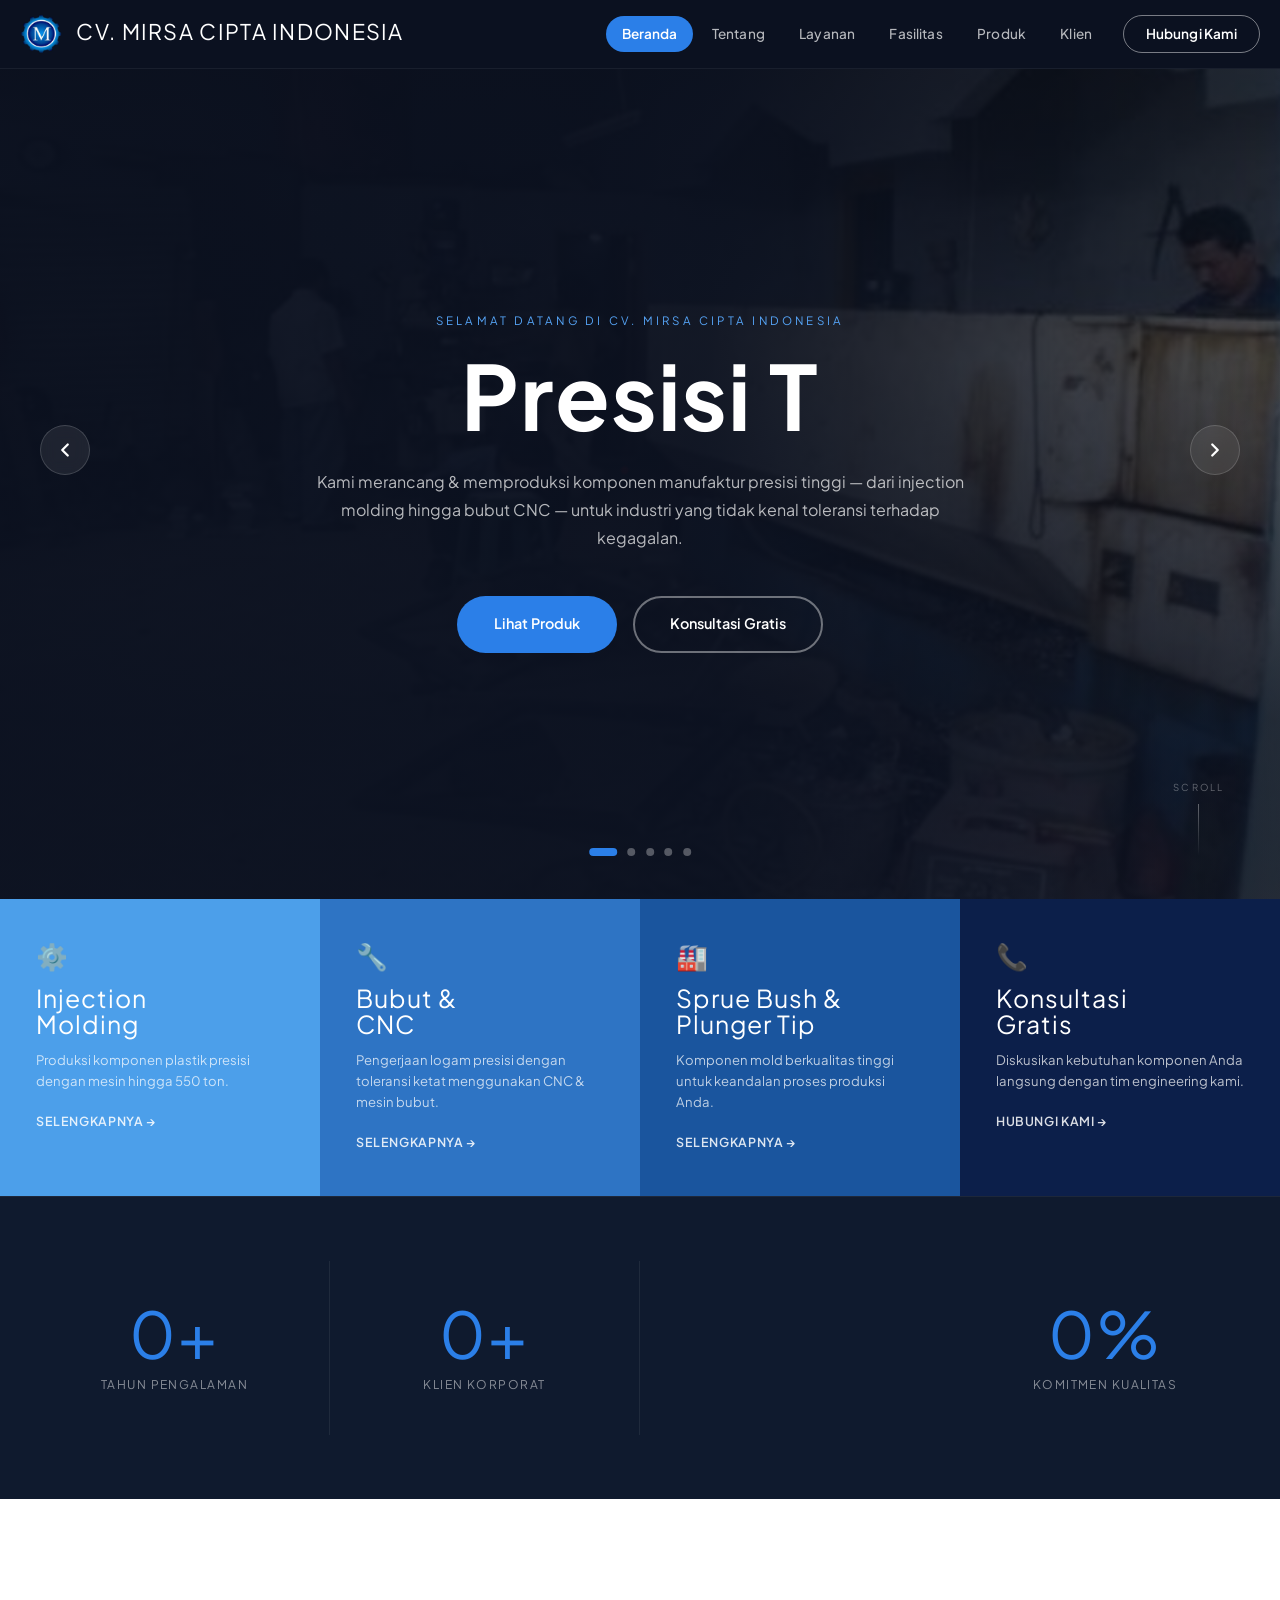
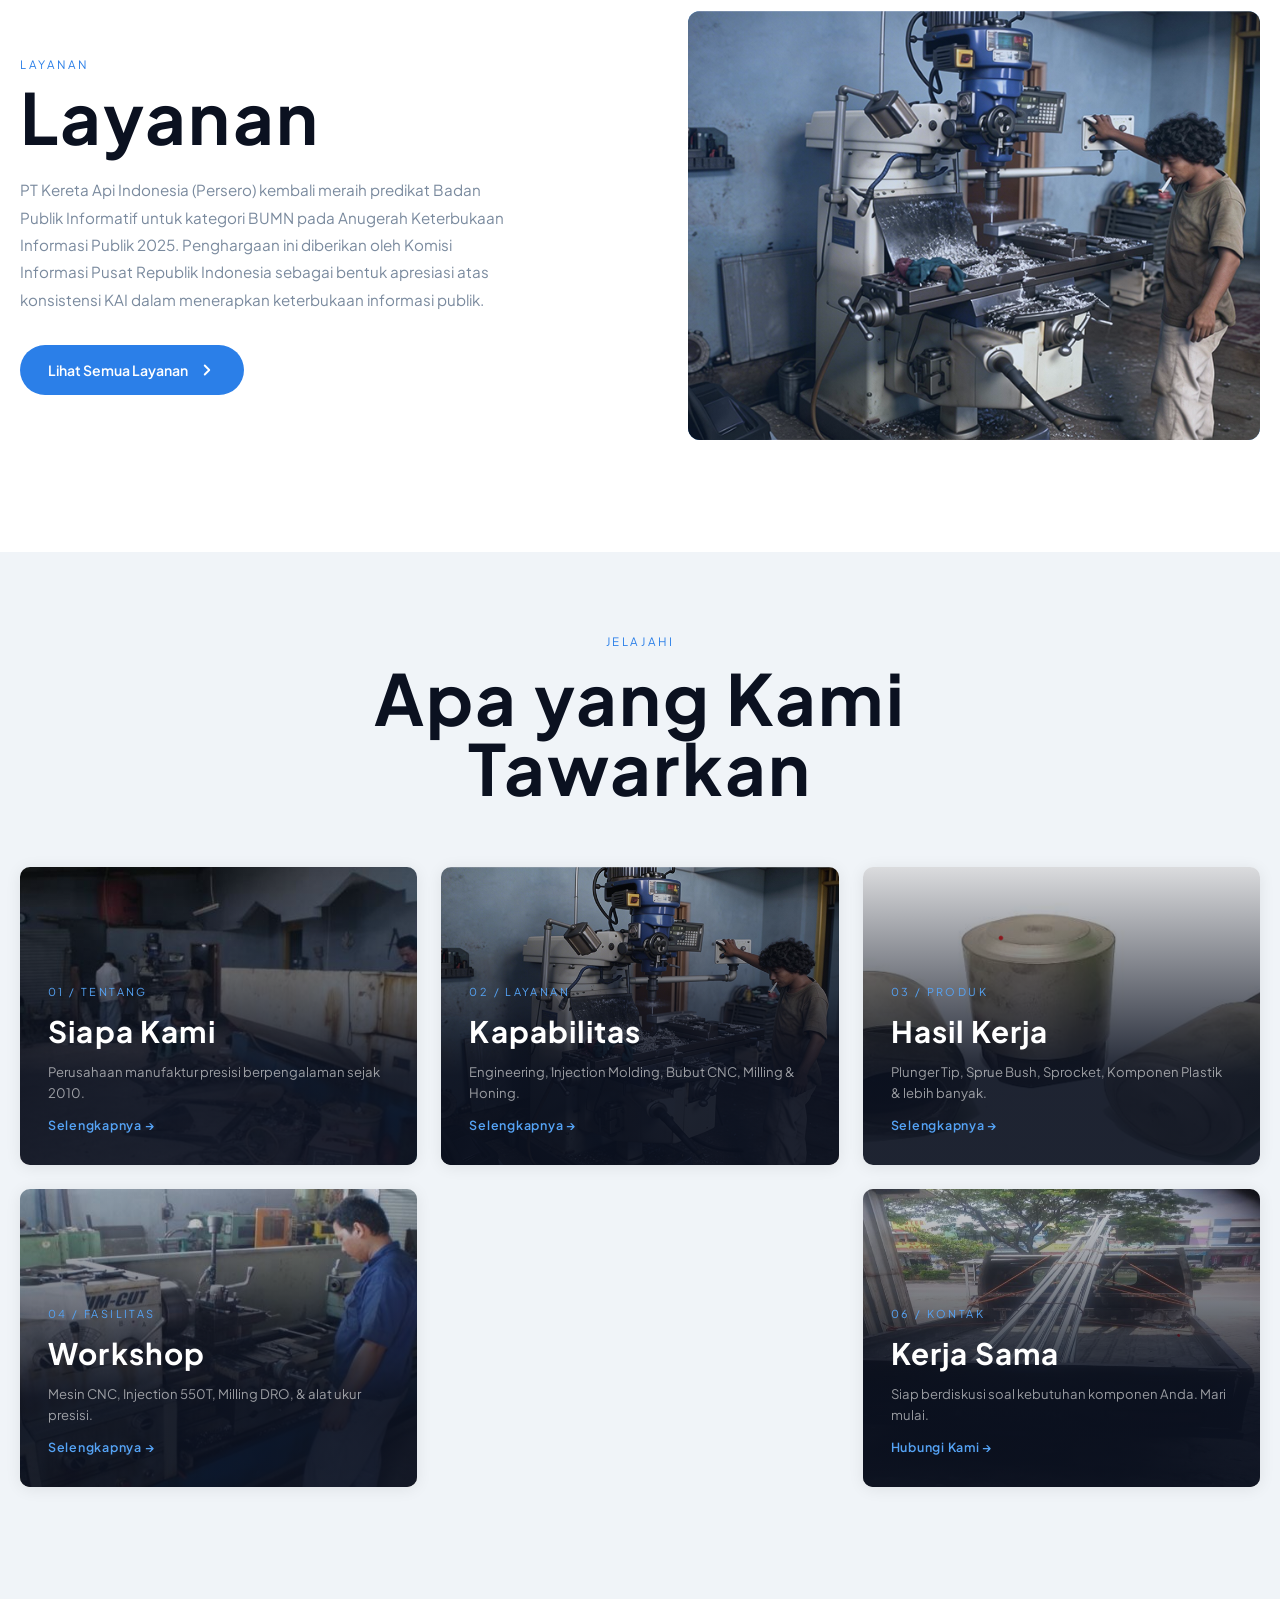
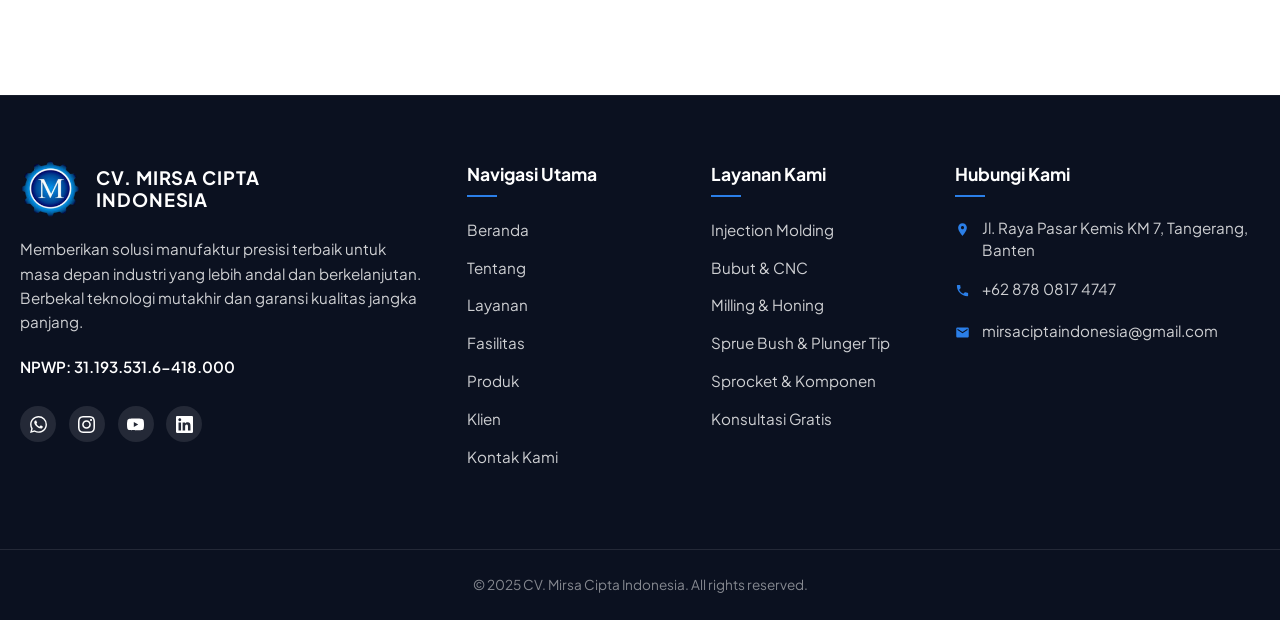
==== commit 34f1f580: "update" ====
--- a/index.html
+++ b/index.html
@@ -72,7 +72,7 @@
 
     <div class="hero__content">
       <span class="hero__eyebrow">Selamat Datang di CV. Mirsa Cipta Indonesia</span>
-      <h1 class="hero__title fade-up">Presisi Tanpa Kompromi.</h1>
+      <h1 class="hero__title fade-up typing-effect" data-text="Presisi Tanpa Kompromi.">Presisi Tanpa Kompromi.</h1>
       <p class="hero__sub fade-up">Kami merancang & memproduksi komponen manufaktur presisi tinggi — dari injection molding hingga bubut CNC — untuk industri yang tidak kenal toleransi terhadap kegagalan.</p>
       <div class="hero__actions fade-up">
         <a href="produk.html" class="btn btn--primary">Lihat Produk</a>
--- a/assets/css/style.css
+++ b/assets/css/style.css
@@ -4,7 +4,7 @@
 ════════════════════════════════════════ */
 
 :root {
-  /* Core Palette — matches Figma dark navy + blue accent scheme */
+  /* Core Palette */
   --navy:       #0b1120;
   --navy-mid:   #0f1a2e;
   --blue-dark:  #102a5e;
@@ -12,10 +12,10 @@
   --blue-mid:   #1d5bb8;
   --cyan:       #2b7fe8;
   --cyan-light: #55a3f5;
-  --blue-card1: #4c9fea;   /* lightest card — Figma leftmost */
-  --blue-card2: #2e74c4;   /* second card */
-  --blue-card3: #1a559e;   /* third card */
-  --blue-card4: #0c1f4a;   /* darkest card — Figma rightmost navy */
+  --blue-card1: #4c9fea;
+  --blue-card2: #2e74c4;
+  --blue-card3: #1a559e;
+  --blue-card4: #0c1f4a;
   --light:      #f0f4f8;
   --white:      #ffffff;
   --gray:       #7a8a9e;
@@ -39,6 +39,9 @@
   line-height: 1.65;
   overflow-x: hidden;
 }
+main {
+  margin-bottom: 6rem; /* Memberikan jarak antara konten utama dan footer */
+}
 img { display: block; width: 100%; object-fit: cover; }
 a   { text-decoration: none; color: inherit; }
 ul  { list-style: none; }
@@ -49,6 +52,18 @@
 }
 
 /* ── Typography helpers ── */
+.typing-text {
+  white-space: normal; /* Berubah dari nowrap ke normal untuk judul yang panjang */
+  overflow: hidden;
+  display: inline-block;
+  vertical-align: bottom;
+}
+
+@keyframes blink {
+  from, to { border-color: transparent }
+  50% { border-color: var(--cyan); }
+}
+
 .section-label {
   font-family: var(--font-mono);
   font-size: .72rem;
@@ -110,7 +125,7 @@
   border-color: var(--white);
 }
 
-/* ════════════ NAV — Figma dark bar ════════════ */
+/* ════════════ NAV ════════════ */
 .nav {
   position: fixed;
   top: 0; left: 0; right: 0;
@@ -151,7 +166,6 @@
   line-height: 1;
 }
 
-/* Nav links — Figma style: light text, active = filled blue pill */
 .nav__links {
   display: flex;
   align-items: center;
@@ -166,13 +180,15 @@
   transition: color var(--transition), background var(--transition);
   letter-spacing: .01em;
 }
-.nav__links a:hover { color: var(--white); background: rgba(255,255,255,.07); }
+.nav__links a:hover {
+  color: var(--white);
+  background: rgba(255,255,255,.07);
+}
 .nav__links a.active {
   background: var(--cyan);
   color: var(--white);
   font-weight: 600;
 }
-
 .nav__cta {
   background: transparent !important;
   color: var(--white) !important;
@@ -188,119 +204,140 @@
   border-color: rgba(255,255,255,.9) !important;
   transform: translateY(-1px);
 }
-/* Active: border lebih solid + sedikit background agar user tahu sedang di halaman ini */
 .nav__cta.active {
   background: rgba(255,255,255,.08) !important;
   border-color: var(--white) !important;
   color: var(--white) !important;
   font-weight: 700 !important;
 }
-
 .nav__hamburger {
   display: none;
   flex-direction: column;
   gap: 5px;
-  background: none; border: none;
-  cursor: pointer; padding: .25rem;
+  background: none;
+  border: none;
+  cursor: pointer;
+  padding: .25rem;
 }
 .nav__hamburger span {
-  display: block; width: 24px; height: 2px;
-  background: var(--white); border-radius: 2px;
+  display: block;
+  width: 24px; height: 2px;
+  background: var(--white);
+  border-radius: 2px;
   transition: var(--transition);
 }
 
-/* Mobile Menu */
 .mobile-menu {
   display: none;
   position: fixed; inset: 0;
   background: var(--navy);
   z-index: 999;
   flex-direction: column;
-  align-items: center; justify-content: center;
+  justify-content: center;
+  align-items: center;
   gap: 2rem;
-}
-.mobile-menu.open { display: flex; }
+  opacity: 0;
+  pointer-events: none;
+  transition: opacity .4s ease;
+}
+.mobile-menu.open {
+  opacity: 1; pointer-events: auto;
+}
 .mobile-link {
   font-family: var(--font-display);
-  font-size: 2.2rem;
-  color: rgba(255,255,255,.8);
-  letter-spacing: .06em;
-  transition: color var(--transition);
-}
-.mobile-link:hover, .mobile-link.active { color: var(--cyan); }
-
-/* ════════════ PAGE HERO (inner pages) ════════════ */
-.page-hero {
-  min-height: 44vh;
-  display: flex;
-  align-items: flex-end;
-  position: relative;
-  overflow: hidden;
-  padding-bottom: 3.5rem;
-  background: var(--navy);
-}
-.page-hero__bg { position: absolute; inset: 0; }
-.page-hero__bg img { height: 100%; object-position: center; }
-.page-hero__overlay {
-  position: absolute; inset: 0;
-  background: linear-gradient(135deg, rgba(11,17,32,.95) 50%, rgba(22,70,160,.7));
-}
-.page-hero__content {
-  position: relative; z-index: 1;
-  padding-top: 7rem;
-}
-.page-hero__eyebrow {
-  font-family: var(--font-mono);
-  font-size: .75rem; letter-spacing: .25em;
-  text-transform: uppercase; color: var(--cyan);
-  margin-bottom: 1rem;
-  display: block;
-}
-.page-hero__title {
+  font-size: 2rem; color: var(--white);
+  font-weight: 600;
+  transform: translateY(20px);
+  opacity: 0; transition: all .4s ease;
+}
+.mobile-menu.open .mobile-link {
+  transform: translateY(0); opacity: 1;
+}
+
+@media (max-width: 960px) {
+  .nav__links { display: none; }
+  .nav__hamburger { display: flex; }
+}
+
+/* ════════════ FOOTER PROFESIONAL ════════════ */
+.footer {
+  background-color: var(--navy);
+  color: var(--white);
+  padding: 4rem 0 0 0;
+  border-top: 1px solid rgba(255, 255, 255, 0.05);
+}
+
+.footer__top {
+  padding-bottom: 3rem;
+}
+
+.footer__grid {
+  display: grid;
+  grid-template-columns: 2fr 1fr 1fr 1.5fr;
+  gap: 2.5rem;
+}
+
+/* Kolom 1: Brand & Logo */
+.footer__brand { display: flex; flex-direction: column; gap: 1.2rem; }
+.footer__logo { display: flex; align-items: center; gap: 1rem; text-decoration: none; }
+.footer__logo-img { width: 60px; height: auto; object-fit: contain; }
+.footer__logo-name {
   font-family: var(--font-display);
-  font-size: clamp(3rem, 7vw, 6.5rem);
-  line-height: .95; color: var(--white);
-  letter-spacing: .02em;
-}
-
-/* ════════════ BREADCRUMB ════════════ */
-.breadcrumb {
-  background: var(--light);
-  padding: .75rem 0;
-  border-bottom: 1px solid #dde4ed;
-}
-.breadcrumb__inner {
-  display: flex; align-items: center; gap: .5rem;
-  font-size: .8rem; color: var(--gray);
-  font-family: var(--font-mono);
-}
-.breadcrumb__inner a { color: var(--cyan); }
-.breadcrumb__inner a:hover { text-decoration: underline; }
-.breadcrumb__sep { opacity: .4; }
-
-/* ════════════ PAGE CONTENT ════════════ */
-.page-content { padding: 5rem 0; }
-
-/* ════════════ FOOTER ════════════ */
-.footer { background: var(--navy); padding: 3.5rem 0 0; border-top: 1px solid rgba(255,255,255,.06); }
-.footer__inner {
-  display: flex;
-  justify-content: space-between;
-  align-items: flex-start;
-  gap: 2rem; flex-wrap: wrap;
-  padding-bottom: 3rem;
-  border-bottom: 1px solid rgba(255,255,255,.07);
-}
-.footer__name {
-  font-family: var(--font-display);
-  font-size: 1.6rem; color: var(--white); letter-spacing: .06em;
-}
-.footer__tagline { color: var(--cyan); font-style: italic; margin: .3rem 0 .6rem; font-size: .9rem; }
-.footer__npwp { font-family: var(--font-mono); font-size: .68rem; color: rgba(255,255,255,.25); }
-.footer__nav { display: flex; flex-wrap: wrap; gap: 1rem 2rem; }
-.footer__nav a { color: rgba(255,255,255,.45); font-size: .875rem; transition: color var(--transition); }
-.footer__nav a:hover { color: var(--cyan); }
-.footer__bottom { text-align: center; padding: 1.25rem; color: rgba(255,255,255,.2); font-size: .75rem; }
+  font-size: 1.15rem;
+  color: var(--white);
+  line-height: 1.2;
+  font-weight: 700;
+  letter-spacing: 0.05em;
+}
+.footer__desc { color: rgba(255, 255, 255, 0.8); font-size: 0.95rem; line-height: 1.6; margin: 0; }
+.footer__npwp { color: var(--white); font-weight: 600; font-size: 0.95rem; margin: 0; }
+
+/* Social Icons */
+.footer__socials { display: flex; gap: 0.8rem; margin-top: 0.5rem; }
+.footer__social-btn {
+  display: flex; align-items: center; justify-content: center;
+  width: 36px; height: 36px; border-radius: 50%;
+  background: rgba(255, 255, 255, 0.1); color: var(--white);
+  transition: all 0.3s ease;
+}
+.footer__social-btn:hover { background: var(--cyan); transform: translateY(-3px); }
+
+/* Kolom 2, 3, 4: Judul & Link */
+.footer__col { display: flex; flex-direction: column; gap: 1.2rem; }
+.footer__col-title {
+  color: var(--white); font-size: 1.1rem; font-weight: 700;
+  margin: 0; position: relative; padding-bottom: 0.5rem;
+}
+.footer__col-title::after {
+  content: ''; position: absolute; left: 0; bottom: 0;
+  width: 30px; height: 2px; background: var(--cyan);
+}
+
+.footer__links { display: flex; flex-direction: column; gap: 0.8rem; }
+.footer__links a {
+  color: rgba(255, 255, 255, 0.8); text-decoration: none;
+  font-size: 0.95rem; transition: all 0.3s ease; display: inline-block;
+}
+.footer__links a:hover { color: var(--white); transform: translateX(5px); }
+
+/* Kontak */
+.footer__contact { display: flex; flex-direction: column; gap: 1rem; list-style: none; padding: 0; margin: 0; }
+.footer__contact li { display: flex; align-items: flex-start; gap: 0.75rem; color: rgba(255, 255, 255, 0.8); font-size: 0.95rem; line-height: 1.5; }
+.footer__contact-icon { color: var(--cyan); margin-top: 3px; }
+.footer__contact a { color: rgba(255, 255, 255, 0.8); text-decoration: none; transition: color 0.3s ease; }
+.footer__contact a:hover { color: var(--white); }
+
+/* Bottom Copyright */
+.footer__bottom {
+  border-top: 1px solid rgba(255, 255, 255, 0.1);
+  padding: 1.5rem 0; margin-top: 2rem; text-align: center;
+}
+.footer__bottom p { color: rgba(255, 255, 255, 0.5); font-size: 0.85rem; margin: 0; }
+
+/* Responsif Footer */
+@media (max-width: 960px) { .footer__grid { grid-template-columns: 1fr 1fr; } }
+@media (max-width: 600px) { .footer__grid { grid-template-columns: 1fr; } }
+
 
 /* ════════════ BACK TO TOP ════════════ */
 .back-top {
@@ -322,22 +359,16 @@
   animation: fadeUp .85s ease forwards;
 }
 .fade-up:nth-child(2) { animation-delay: .18s; }
-.fade-up:nth-child(3) { animation-delay: .34s; }
-.fade-up:nth-child(4) { animation-delay: .5s; }
-
-@keyframes fadeUp { to { opacity: 1; transform: translateY(0); } }
+.fade-up:nth-child(3) { animation-delay: .36s; }
+
+@keyframes fadeUp {
+  to { opacity: 1; transform: translateY(0); }
+}
 
 .reveal {
-  opacity: 0; transform: translateY(36px);
-  transition: opacity .75s ease, transform .75s ease;
-}
-.reveal.visible { opacity: 1; transform: translateY(0); }
-
-/* ════════════ RESPONSIVE ════════════ */
-@media (max-width: 960px) {
-  .nav__links { display: none; }
-  .nav__hamburger { display: flex; }
-}
-@media (max-width: 600px) {
-  .footer__inner { flex-direction: column; }
+  opacity: 0; transform: translateY(40px);
+  transition: all .8s cubic-bezier(.4,0,.2,1);
+}
+.reveal.visible {
+  opacity: 1; transform: translateY(0);
 }
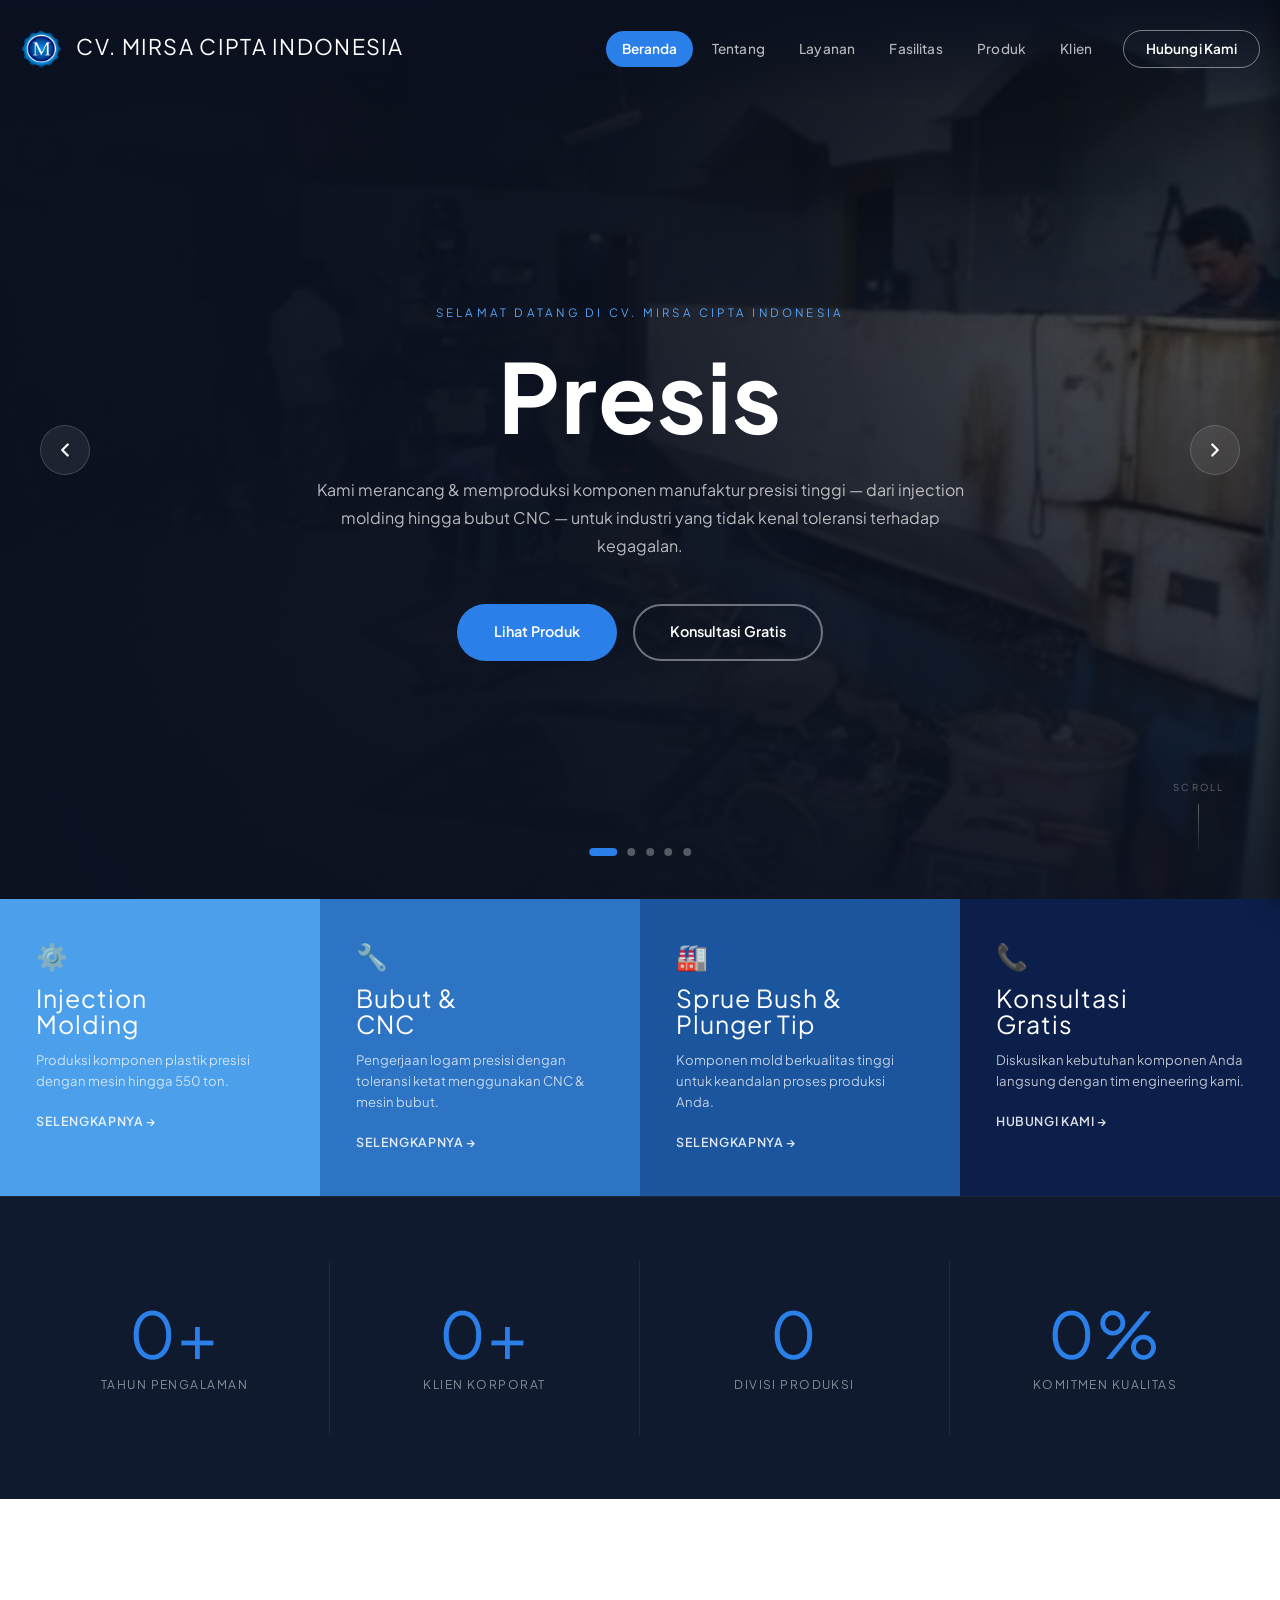
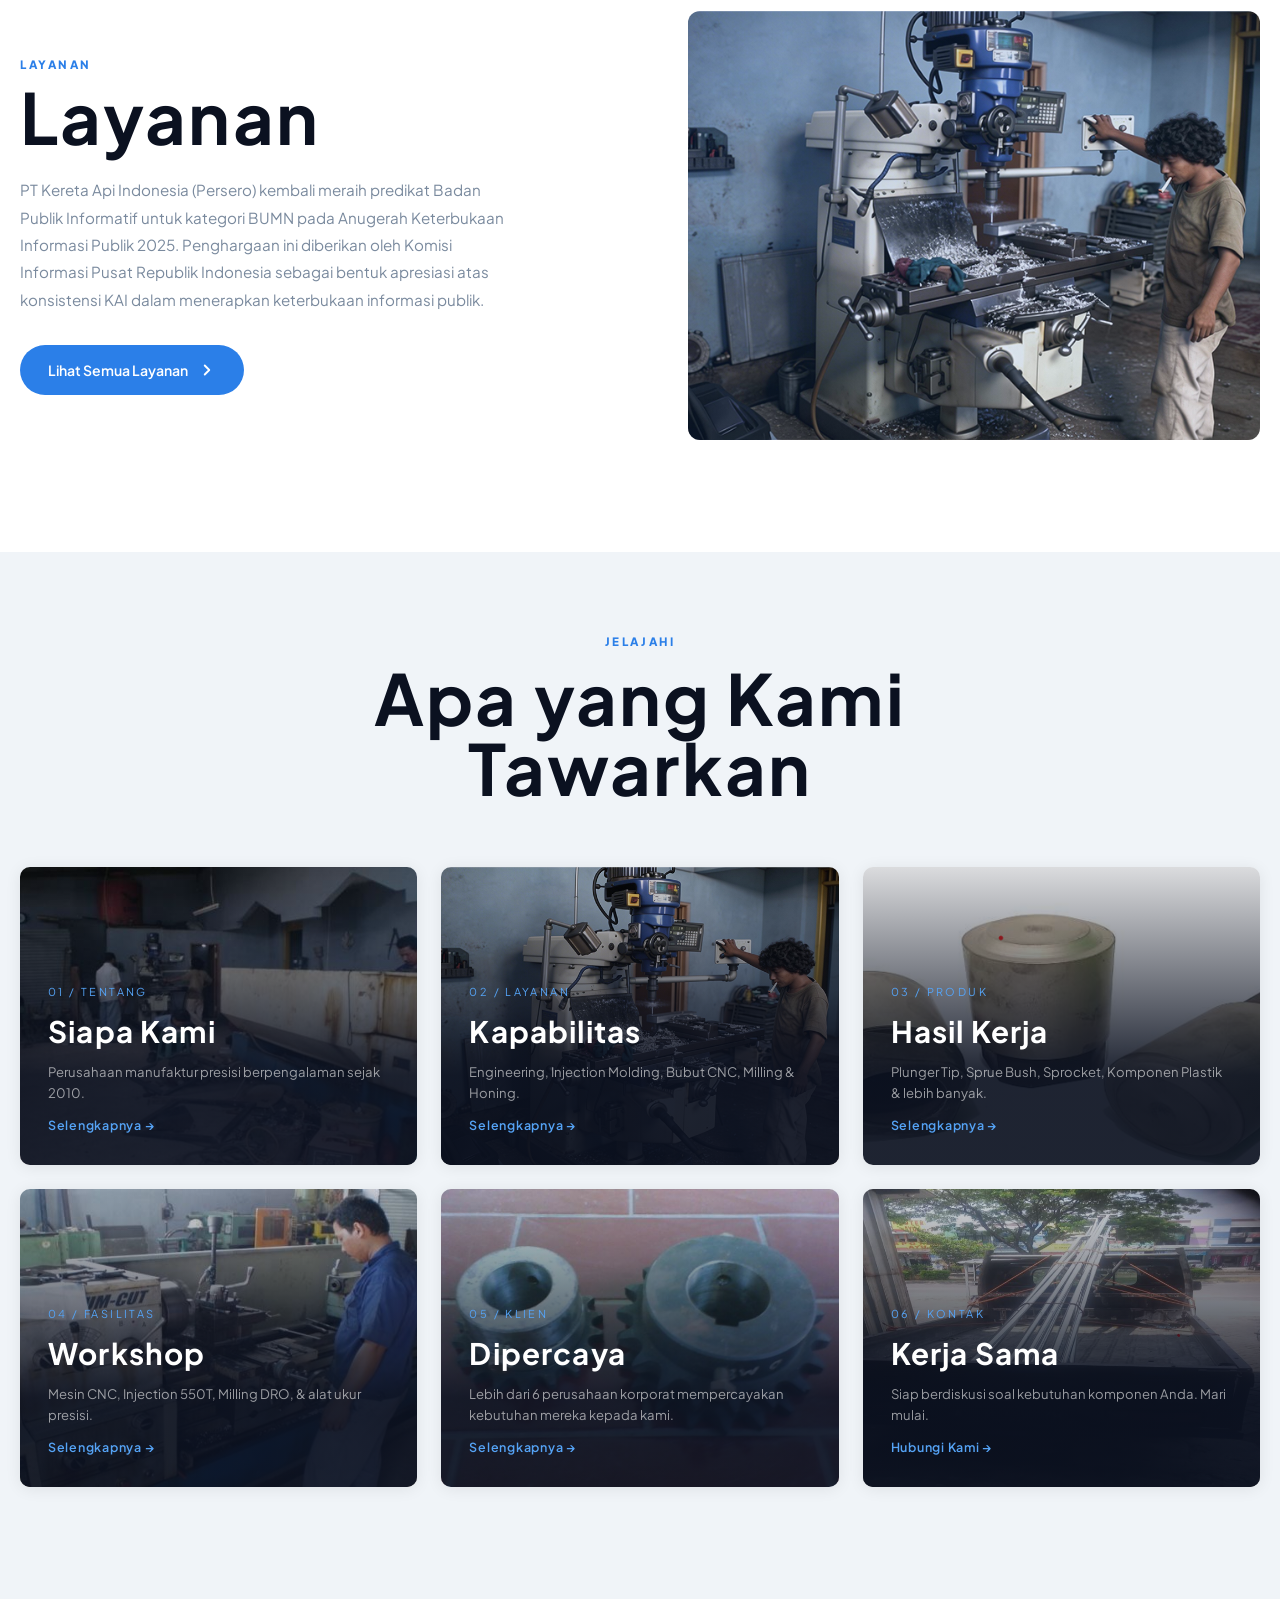
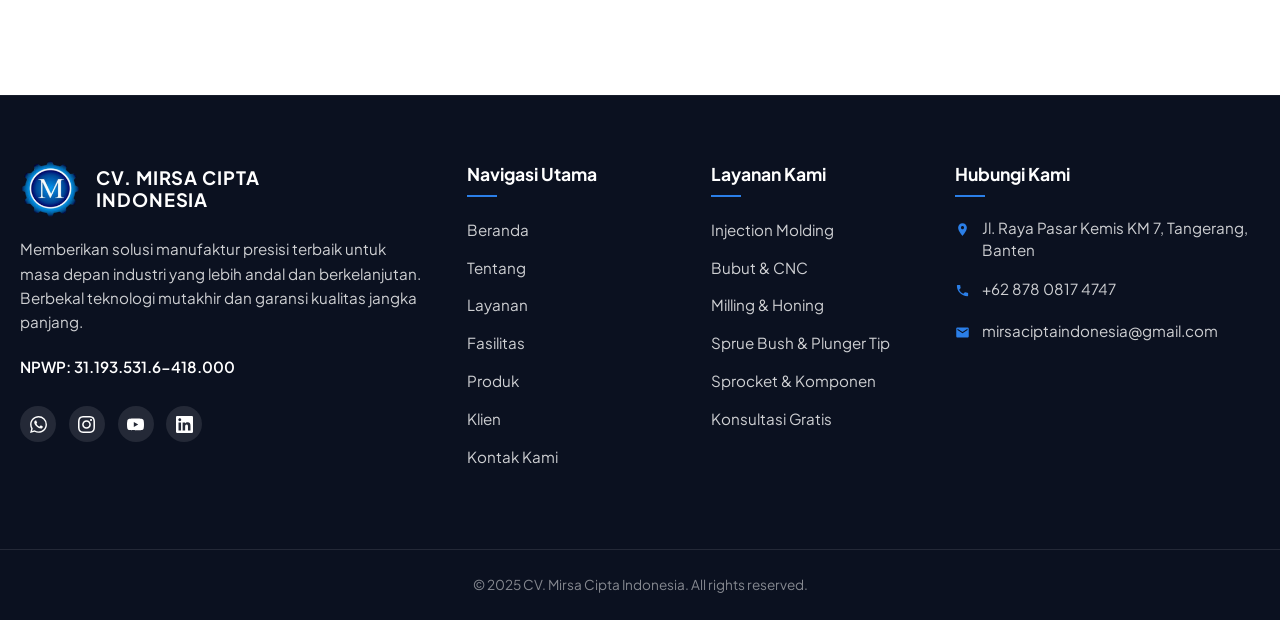
==== commit d3315d44: "update" ====
--- a/index.html
+++ b/index.html
@@ -3,9 +3,10 @@
 <head>
   <meta charset="UTF-8" />
   <meta name="viewport" content="width=device-width, initial-scale=1.0" />
-  <title>CV. Mirsa Cipta Indonesia – Precision Manufacturing</title>
+  <title>CV. Mirsa Cipta Indonesia – Manufaktur Presisi & Injection Molding</title>
   <meta name="description" content="Perusahaan manufaktur presisi spesialis Injection Molding, Bubut, Spruebush, Plunger Sleeve & Tip sejak 2010." />
-  <link rel="stylesheet" href="assets/css/style.css?v=4" />
+  <link rel="icon" type="image/png" href="assets/images/logo.png" />
+  <link rel="stylesheet" href="assets/css/style.css?v=8" />
   <link rel="stylesheet" href="assets/css/pages.css?v=4" />
   <link rel="preconnect" href="https://fonts.googleapis.com" />
   <link rel="preconnect" href="https://fonts.gstatic.com" crossorigin />
--- a/assets/css/style.css
+++ b/assets/css/style.css
@@ -53,9 +53,9 @@
 
 /* ── Typography helpers ── */
 .typing-text {
-  white-space: normal; /* Berubah dari nowrap ke normal untuk judul yang panjang */
-  overflow: hidden;
-  display: inline-block;
+  white-space: pre-wrap; /* Memungkinkan spasi tetap ada dan teks terbungkus (wrap) */
+  word-break: break-word;
+  display: inline; /* Menggunakan inline agar pembungkusan teks lebih alami */
   vertical-align: bottom;
 }
 
@@ -67,6 +67,7 @@
 .section-label {
   font-family: var(--font-mono);
   font-size: .72rem;
+  font-weight: 800;
   letter-spacing: .22em;
   text-transform: uppercase;
   color: var(--cyan);
@@ -130,18 +131,22 @@
   position: fixed;
   top: 0; left: 0; right: 0;
   z-index: 1000;
-  background: var(--navy);
-  border-bottom: 1px solid rgba(255,255,255,.06);
-  transition: var(--transition);
+  /* Gradasi default: 100% opacity di atas ke 0% di bawah */
+  background: linear-gradient(to bottom, var(--navy) 0%, rgba(11, 17, 32, 0) 100%);
+  border-bottom: none; /* Menghilangkan garis pembatas bawah secara total */
+  height: 100px; /* Tinggi lebih besar untuk menampung gradasi yang halus */
+  display: flex;
+  align-items: flex-start; /* Logo tetap di atas */
+  padding-top: 15px;
+  transition: all .4s ease;
 }
 .nav.scrolled {
-  background: rgba(11,17,32,.97);
-  backdrop-filter: blur(16px);
+  background: var(--navy); /* Warna solid saat di-scroll */
+  height: 68px; /* Kembali ke tinggi standar */
+  padding-top: 0;
+  align-items: center;
+  border-bottom: none; /* Menghilangkan garis pembatas bawah */
   box-shadow: 0 2px 32px rgba(0,0,0,.45);
-}
-.nav.always-dark {
-  background: rgba(11,17,32,.97);
-  backdrop-filter: blur(16px);
 }
 
 .nav__inner {
@@ -150,7 +155,7 @@
   justify-content: space-between;
   width: min(1240px, 100% - 2.5rem);
   margin-inline: auto;
-  height: 68px;
+  height: 68px; /* Pastikan tinggi inner tetap konsisten */
 }
 
 .nav__logo { display: flex; align-items: center; gap: .9rem; }
@@ -228,30 +233,74 @@
 }
 
 .mobile-menu {
-  display: none;
+  position: fixed;
+  top: 0; right: 0; bottom: 0;
+  width: 280px; /* Lebar menu */
+  background: var(--navy);
+  z-index: 1001; /* Di atas overlay */
+  display: flex;
+  flex-direction: column;
+  padding: 5rem 2rem;
+  gap: 1.5rem;
+  transform: translateX(100%); /* Sembunyi di kanan */
+  transition: transform .4s cubic-bezier(0.4, 0, 0.2, 1);
+  box-shadow: -5px 0 25px rgba(0,0,0,0.5);
+}
+
+.mobile-menu.open {
+  transform: translateX(0);
+}
+
+/* Overlay / Backdrop */
+.mobile-overlay {
   position: fixed; inset: 0;
-  background: var(--navy);
-  z-index: 999;
-  flex-direction: column;
-  justify-content: center;
-  align-items: center;
-  gap: 2rem;
+  background: rgba(0,0,0,0.6);
+  backdrop-filter: blur(4px);
+  z-index: 1000;
   opacity: 0;
-  pointer-events: none;
-  transition: opacity .4s ease;
-}
-.mobile-menu.open {
-  opacity: 1; pointer-events: auto;
-}
+  visibility: hidden;
+  transition: all .3s ease;
+}
+
+.mobile-overlay.visible {
+  opacity: 1;
+  visibility: visible;
+}
+
 .mobile-link {
   font-family: var(--font-display);
-  font-size: 2rem; color: var(--white);
+  font-size: 1.5rem; 
+  color: var(--white);
   font-weight: 600;
-  transform: translateY(20px);
-  opacity: 0; transition: all .4s ease;
-}
+  text-decoration: none;
+  opacity: 0; 
+  transform: translateX(20px);
+  transition: all .4s ease;
+}
+
 .mobile-menu.open .mobile-link {
-  transform: translateY(0); opacity: 1;
+  opacity: 1;
+  transform: translateX(0);
+}
+
+/* Delay animasi link satu per satu */
+.mobile-link:nth-child(1) { transition-delay: 0.1s; }
+.mobile-link:nth-child(2) { transition-delay: 0.15s; }
+.mobile-link:nth-child(3) { transition-delay: 0.2s; }
+.mobile-link:nth-child(4) { transition-delay: 0.25s; }
+.mobile-link:nth-child(5) { transition-delay: 0.3s; }
+.mobile-link:nth-child(6) { transition-delay: 0.35s; }
+.mobile-link:nth-child(7) { transition-delay: 0.4s; }
+
+/* Hamburger Animation */
+.nav__hamburger.active span:nth-child(1) {
+  transform: translateY(7px) rotate(45deg);
+}
+.nav__hamburger.active span:nth-child(2) {
+  opacity: 0;
+}
+.nav__hamburger.active span:nth-child(3) {
+  transform: translateY(-7px) rotate(-45deg);
 }
 
 @media (max-width: 960px) {
@@ -335,8 +384,25 @@
 .footer__bottom p { color: rgba(255, 255, 255, 0.5); font-size: 0.85rem; margin: 0; }
 
 /* Responsif Footer */
-@media (max-width: 960px) { .footer__grid { grid-template-columns: 1fr 1fr; } }
-@media (max-width: 600px) { .footer__grid { grid-template-columns: 1fr; } }
+@media (max-width: 960px) {
+  .footer__grid { grid-template-columns: 1fr 1fr; }
+}
+
+@media (max-width: 600px) {
+  .footer__grid { grid-template-columns: 1fr; gap: 2rem; }
+  .footer__top { padding-bottom: 2rem; }
+  .footer__brand { align-items: center; text-align: center; }
+  .footer__col-title { text-align: center; }
+  .footer__col-title::after { left: 50%; transform: translateX(-50%); }
+  .footer__links { align-items: center; }
+  .footer__contact li { justify-content: center; text-align: center; }
+}
+
+@media (max-width: 480px) {
+  .logo-name { font-size: 0.9rem; line-height: 1.1; max-width: 180px; }
+  .nav__logo-img { width: 34px; height: 34px; }
+  .nav__cta { display: none; } /* Sembunyikan CTA di mobile sangat kecil untuk ruang logo */
+}
 
 
 /* ════════════ BACK TO TOP ════════════ */
--- a/assets/css/pages.css
+++ b/assets/css/pages.css
@@ -30,8 +30,8 @@
 .hero__overlay {
   position: absolute; inset: 0;
   background:
-    linear-gradient(to right, rgba(11,17,32,.92) 55%, rgba(11,17,32,.4)),
-    linear-gradient(to top, rgba(11,17,32,.65) 20%, transparent 60%);
+    linear-gradient(to right, rgba(11,17,32, 0.98) 0%, rgba(11,17,32, 0.85) 45%, rgba(11,17,32, 0.3) 100%),
+    linear-gradient(to top, rgba(11,17,32, 0.85) 0%, transparent 75%);
   z-index: 1;
 }
 
@@ -61,12 +61,13 @@
 
 .hero__title {
   font-family: var(--font-display);
-  font-size: clamp(2.8rem, 7vw, 7rem);
-  line-height: 1.0;
+  font-size: clamp(2.2rem, 8vw, 6rem);
+  line-height: 1.1;
   color: var(--white);
   letter-spacing: .01em;
   margin-bottom: 1.75rem;
-  white-space: nowrap;
+  word-wrap: break-word;
+  overflow-wrap: break-word;
 }
 
 /* Figma: subtitle centered */
@@ -418,6 +419,10 @@
 
 /* ════════════ FASILITAS ════════════ */
 .fasilitas-tabs { display: flex; gap: .65rem; margin-bottom: 2.5rem; flex-wrap: wrap; }
+@media (max-width: 600px) {
+  .fasilitas-tabs { gap: .5rem; justify-content: center; }
+  .tab-btn { flex: 1 1 calc(50% - .5rem); padding: .5rem .75rem; font-size: .8rem; text-align: center; }
+}
 .tab-btn {
   padding: .55rem 1.4rem;
   border: 1.5px solid #d0dbe8;
@@ -473,29 +478,52 @@
 }
 .produk-card p { color: var(--gray); font-size: .875rem; line-height: 1.65; }
 
+/* ════════════ CENTER LAYOUT (GLOBAL) ════════════ */
+.center-layout { padding: 8rem 0; background: var(--white); }
+.center-text-block { text-align: center; max-width: 800px; margin: 0 auto 5rem; }
+.center-title { 
+  font-family: var(--font-display); font-size: clamp(2.2rem, 5vw, 3.5rem); 
+  color: var(--navy); line-height: 1.1; margin-bottom: 2rem;
+}
+.center-desc { color: var(--gray); font-size: 1.1rem; line-height: 1.8; margin-bottom: 1.5rem; }
+
 /* ════════════ KLIEN ════════════ */
-.klien-grid { display: grid; grid-template-columns: repeat(3, 1fr); gap: 1.25rem; margin-bottom: 4rem; }
+.klien-grid { display: grid; grid-template-columns: repeat(3, 1fr); gap: 1.5rem; margin-bottom: 6rem; }
 .klien-item {
-  border: 1.5px solid #d8e4f0; border-radius: 10px;
-  padding: 2rem 1.5rem; display: flex; align-items: center;
-  justify-content: center; text-align: center; transition: var(--transition);
+  background: var(--light);
+  border: 1px solid #e4ecf4; border-radius: 12px;
+  padding: 3rem 2rem; display: flex; align-items: center;
+  justify-content: center; text-align: center; transition: all 0.4s cubic-bezier(0.4, 0, 0.2, 1);
 }
 .klien-item:hover {
   border-color: var(--cyan);
-  background: rgba(43,127,232,.04);
-  transform: translateY(-2px);
-  box-shadow: 0 4px 20px rgba(43,127,232,.1);
-}
-.klien-item span { font-weight: 600; font-size: .9rem; color: var(--navy); }
-.klien-tagline { text-align: center; padding: 3rem 0 1rem; border-top: 1px solid #e5eaf1; }
+  background: var(--white);
+  transform: translateY(-8px);
+  box-shadow: 0 20px 40px rgba(43,127,232,0.12);
+}
+.klien-item span { 
+  font-family: var(--font-display);
+  font-weight: 700; font-size: 1.1rem; color: var(--navy); 
+  letter-spacing: 0.02em;
+}
+.klien-tagline { 
+  text-align: center; padding: 5rem 0 2rem; 
+  border-top: 1px solid #eee;
+  max-width: 900px; margin: 0 auto;
+}
 .klien-tagline blockquote {
   font-family: var(--font-display);
-  font-size: clamp(2rem, 5vw, 3.5rem); color: var(--navy); letter-spacing: .05em;
+  font-size: clamp(1.8rem, 4vw, 3rem); 
+  color: var(--navy); 
+  font-style: italic;
+  line-height: 1.2;
+  margin-bottom: 1.5rem;
 }
 .klien-tagline cite {
-  display: block; margin-top: .75rem; color: var(--gray);
+  display: block; color: var(--cyan);
   font-style: normal; font-family: var(--font-mono);
-  font-size: .75rem; letter-spacing: .15em; text-transform: uppercase;
+  font-size: 0.85rem; letter-spacing: 0.2em; text-transform: uppercase;
+  font-weight: 700;
 }
 
 /* ════════════ KONTAK ════════════ */
@@ -562,8 +590,17 @@
   .klien-grid { grid-template-columns: repeat(2, 1fr); }
   .kontak-grid { grid-template-columns: 1fr; gap: 3rem; }
 }
+
 @media (max-width: 600px) {
+  .hero__content { padding: 6rem 1.25rem 4rem; width: 100%; }
+  .hero__title { margin-bottom: 1.25rem; }
+  .hero__sub { font-size: 0.95rem; line-height: 1.6; margin-bottom: 2rem; padding: 0 0.5rem; }
+  .hero__actions { flex-direction: column; width: 100%; max-width: 320px; margin-inline: auto; gap: 0.75rem; }
+  .hero__actions .btn { width: 100%; justify-content: center; padding: 1rem; }
+  .stat-num { font-size: 2.8rem; }
+  .stat-item { padding: 2rem 1rem; }
   .hero-cards { grid-template-columns: 1fr; }
+  .hero-card { padding: 2.5rem 1.5rem; }
   .home-nav__grid { grid-template-columns: 1fr; }
   .layanan-grid { grid-template-columns: 1fr; }
   .fasilitas-grid { grid-template-columns: 1fr; }
@@ -571,7 +608,21 @@
   .klien-grid { grid-template-columns: 1fr; }
   .stats__grid { grid-template-columns: repeat(2, 1fr); }
   .hero__scroll { display: none; }
-  .hero__arrow--prev { left: 1rem; }
-  .hero__arrow--next { right: 1rem; }
-  .about-badge { position: static; margin-top: 1rem; }
+  .hero__arrow { width: 40px; height: 40px; }
+  .hero__arrow--prev { left: 0.75rem; }
+  .hero__arrow--next { right: 0.75rem; }
+  .about-badge { position: relative; bottom: 0; right: 0; margin: 1.5rem auto 0; width: fit-content; }
+  .about-image img { height: 350px; }
+  .form-box { padding: 1.5rem; }
+}
+
+@media (max-width: 480px) {
+  .stats__grid { grid-template-columns: repeat(2, 1fr); gap: 0.5rem; }
+  .stat-item { border-right: 1px solid rgba(255,255,255,0.07); border-bottom: 1px solid rgba(255,255,255,0.07); padding: 1.5rem 0.75rem; }
+  .stat-num { font-size: 2.2rem; }
+  .stat-label { font-size: 0.65rem; }
+  .stat-item:nth-child(2n) { border-right: none; }
+  .stat-item:nth-last-child(-n+2) { border-bottom: none; }
+  .hero__title { font-size: clamp(1.8rem, 12vw, 2.8rem); line-height: 1.2; }
+  .section-title { font-size: clamp(1.8rem, 10vw, 2.5rem); line-height: 1.1; }
 }
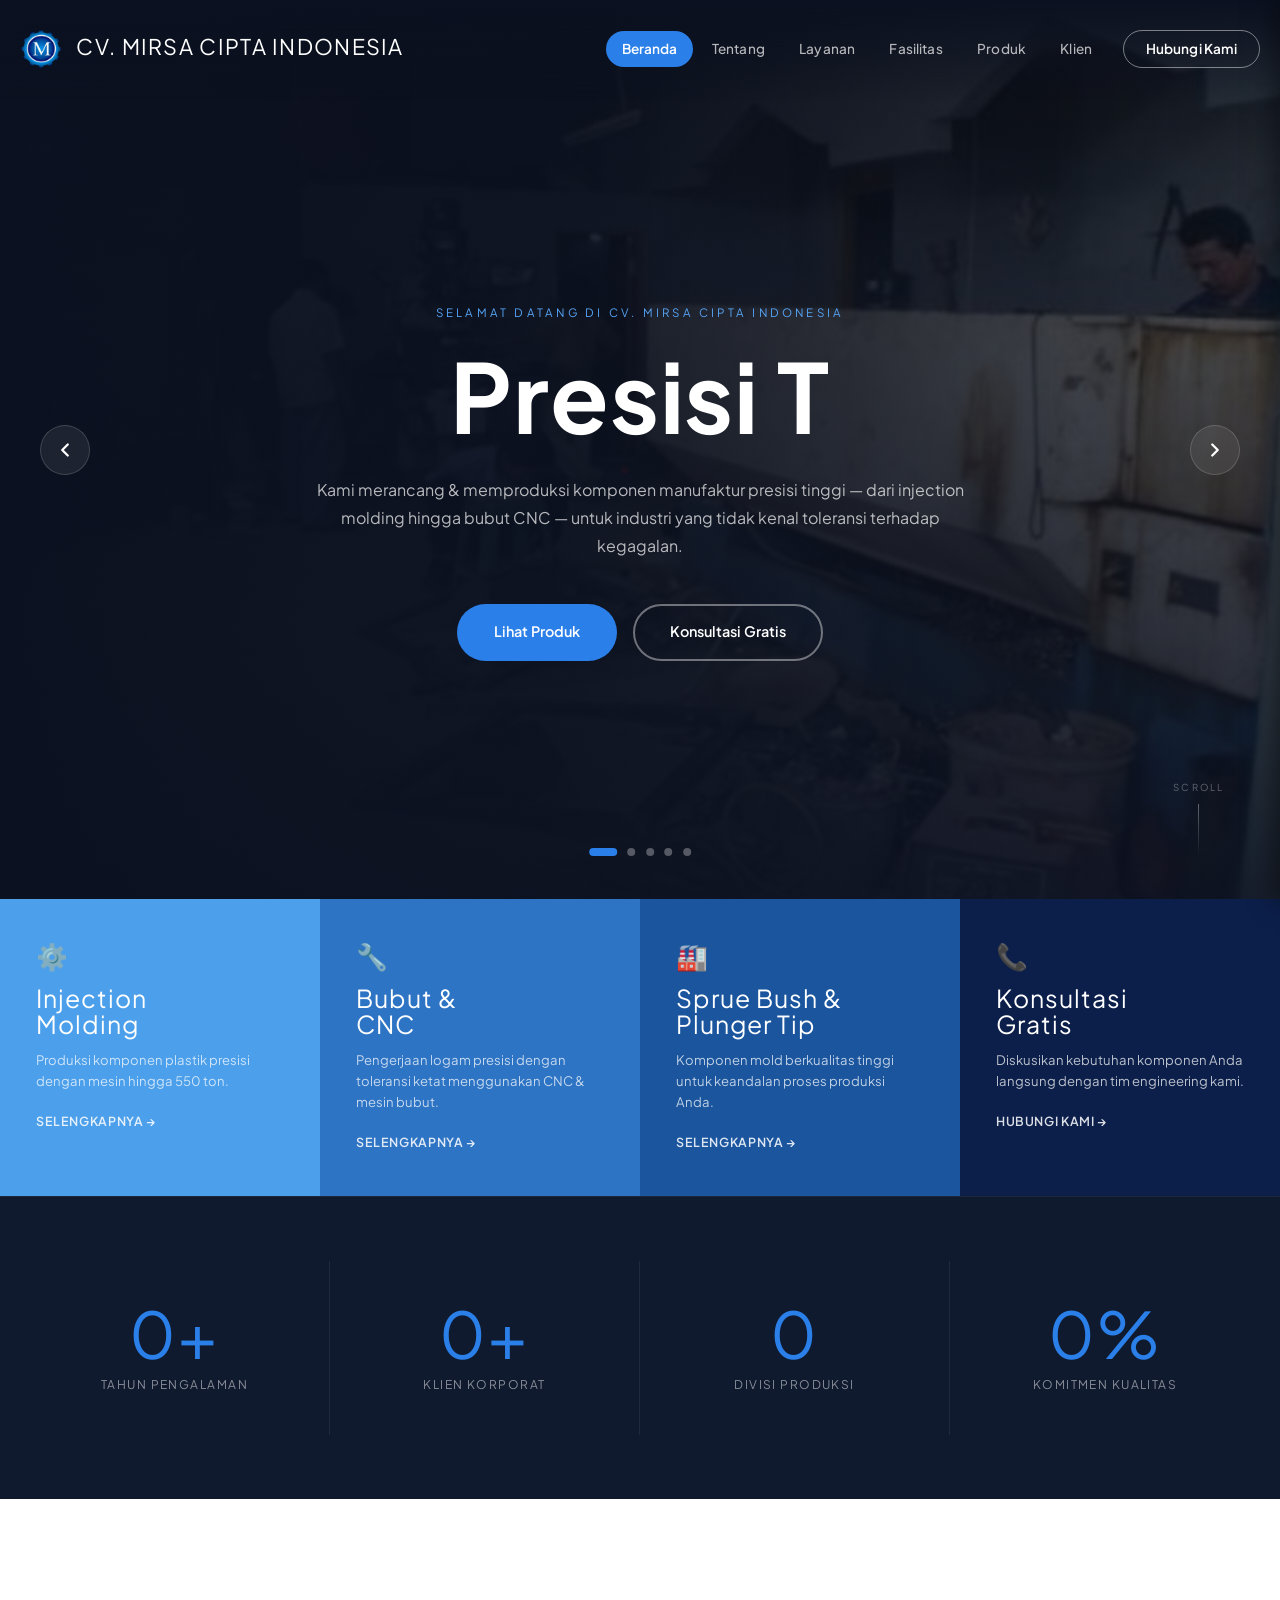
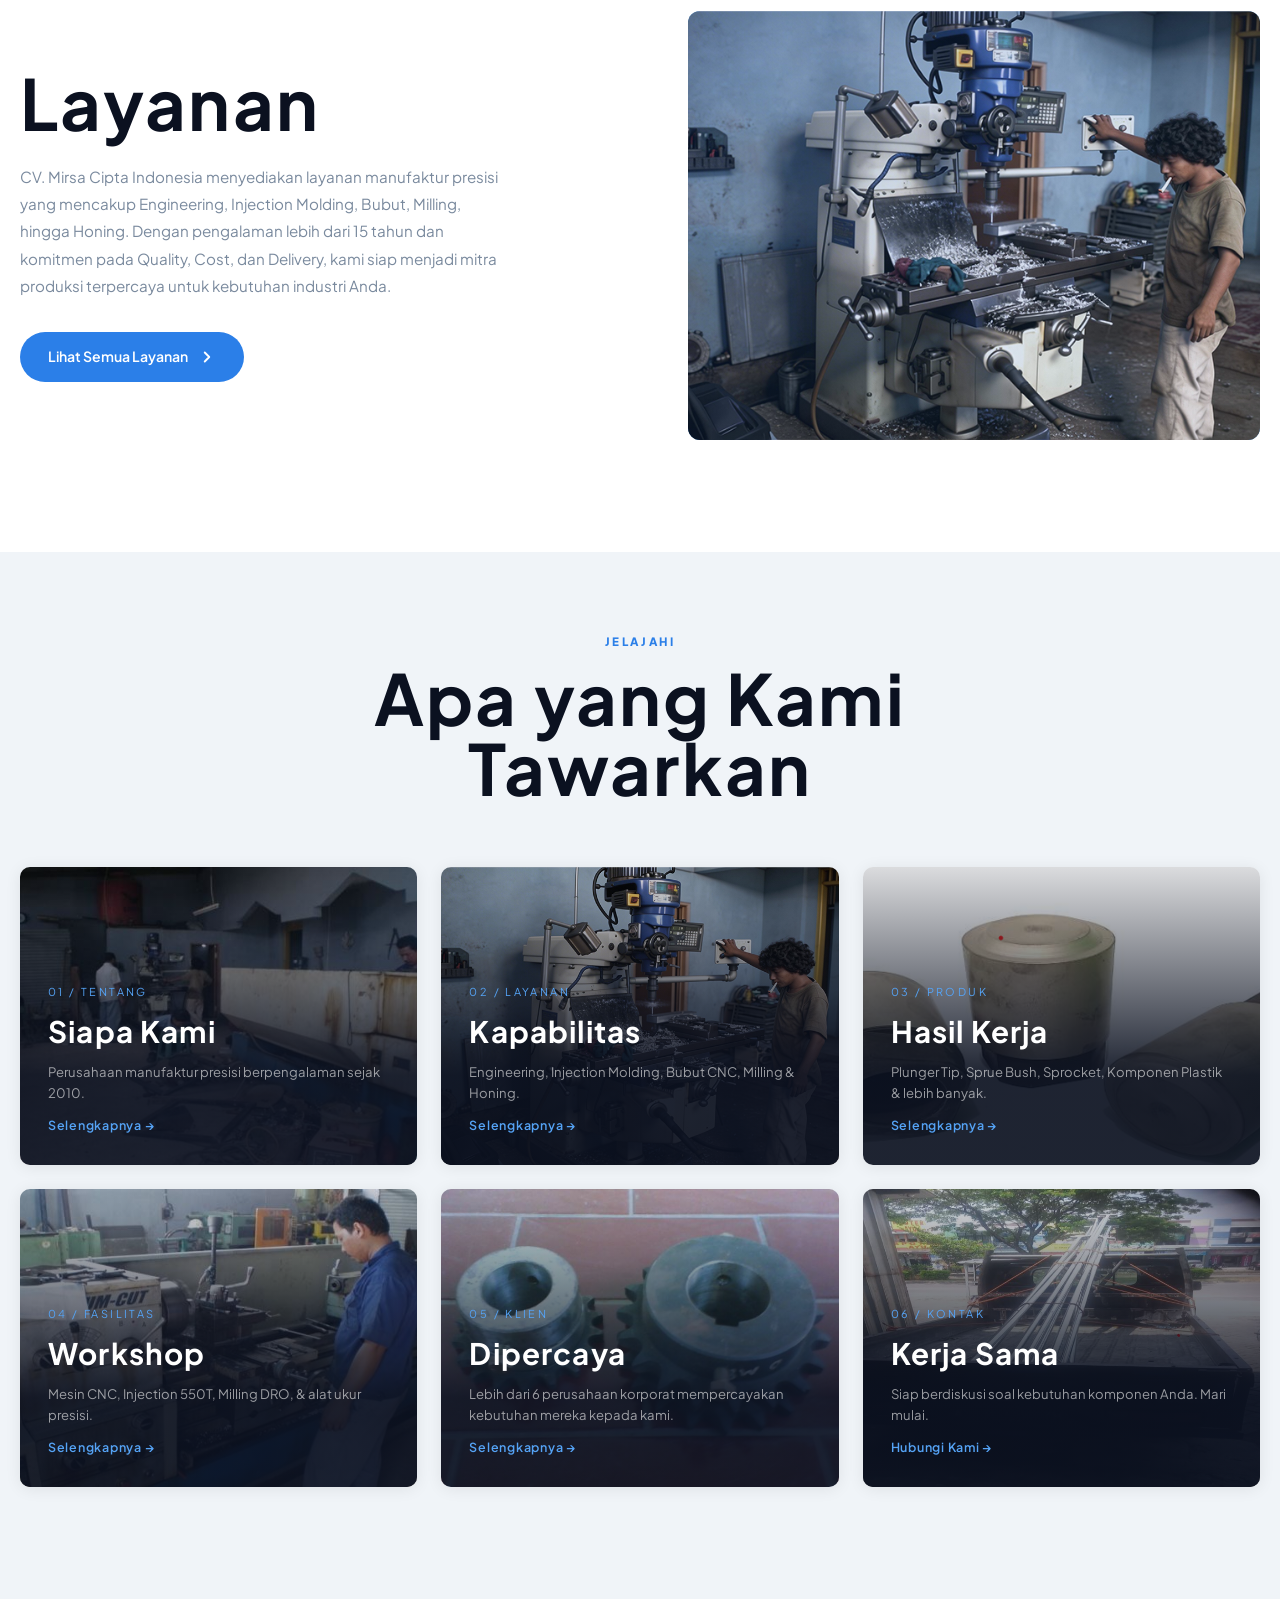
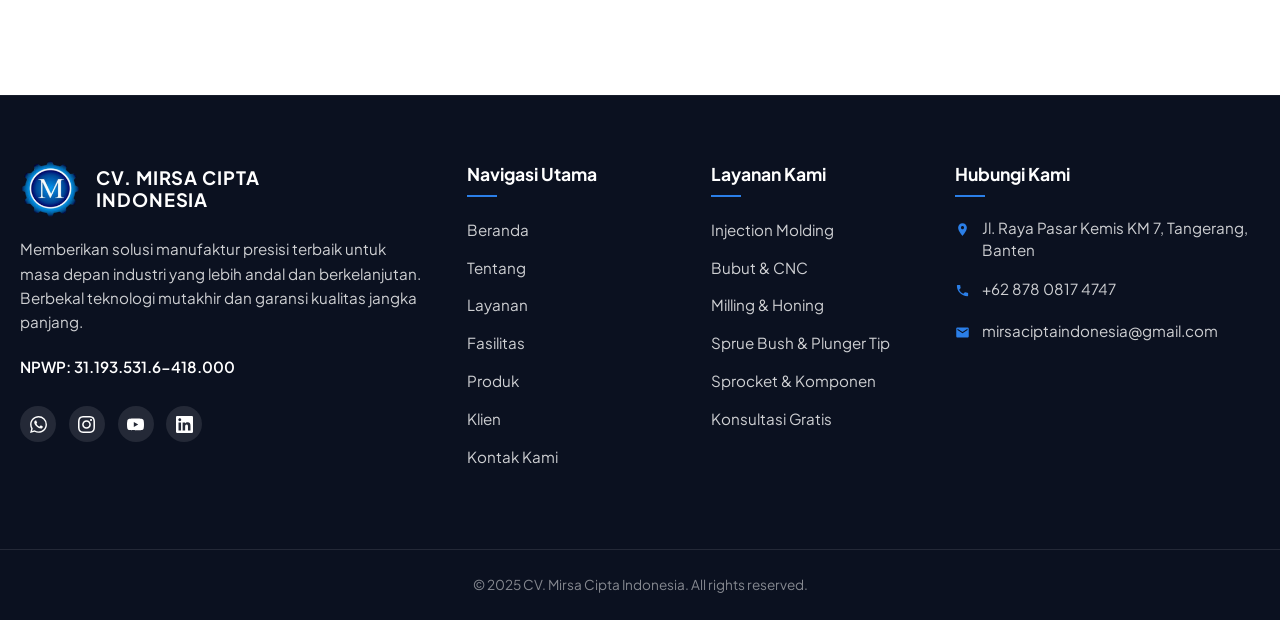
==== commit b89f8fc9: "update" ====
--- a/index.html
+++ b/index.html
@@ -149,9 +149,9 @@
     <div class="container">
       <div class="home-layanan__inner">
         <div class="home-layanan__text reveal">
-          <span class="section-label">Layanan</span>
+          <!-- <span class="section-label">Layanan</span> -->
           <h2 class="section-title">Layanan</h2>
-          <p>PT Kereta Api Indonesia (Persero) kembali meraih predikat Badan Publik Informatif untuk kategori BUMN pada Anugerah Keterbukaan Informasi Publik 2025. Penghargaan ini diberikan oleh Komisi Informasi Pusat Republik Indonesia sebagai bentuk apresiasi atas konsistensi KAI dalam menerapkan keterbukaan informasi publik.</p>
+          <p>CV. Mirsa Cipta Indonesia menyediakan layanan manufaktur presisi yang mencakup Engineering, Injection Molding, Bubut, Milling, hingga Honing. Dengan pengalaman lebih dari 15 tahun dan komitmen pada Quality, Cost, dan Delivery, kami siap menjadi mitra produksi terpercaya untuk kebutuhan industri Anda.</p>
           <a href="layanan.html" class="home-layanan__btn">
             Lihat Semua Layanan
             <svg viewBox="0 0 24 24" fill="none" stroke="currentColor" stroke-width="2.5" stroke-linecap="round" stroke-linejoin="round"><polyline points="9 18 15 12 9 6"></polyline></svg>
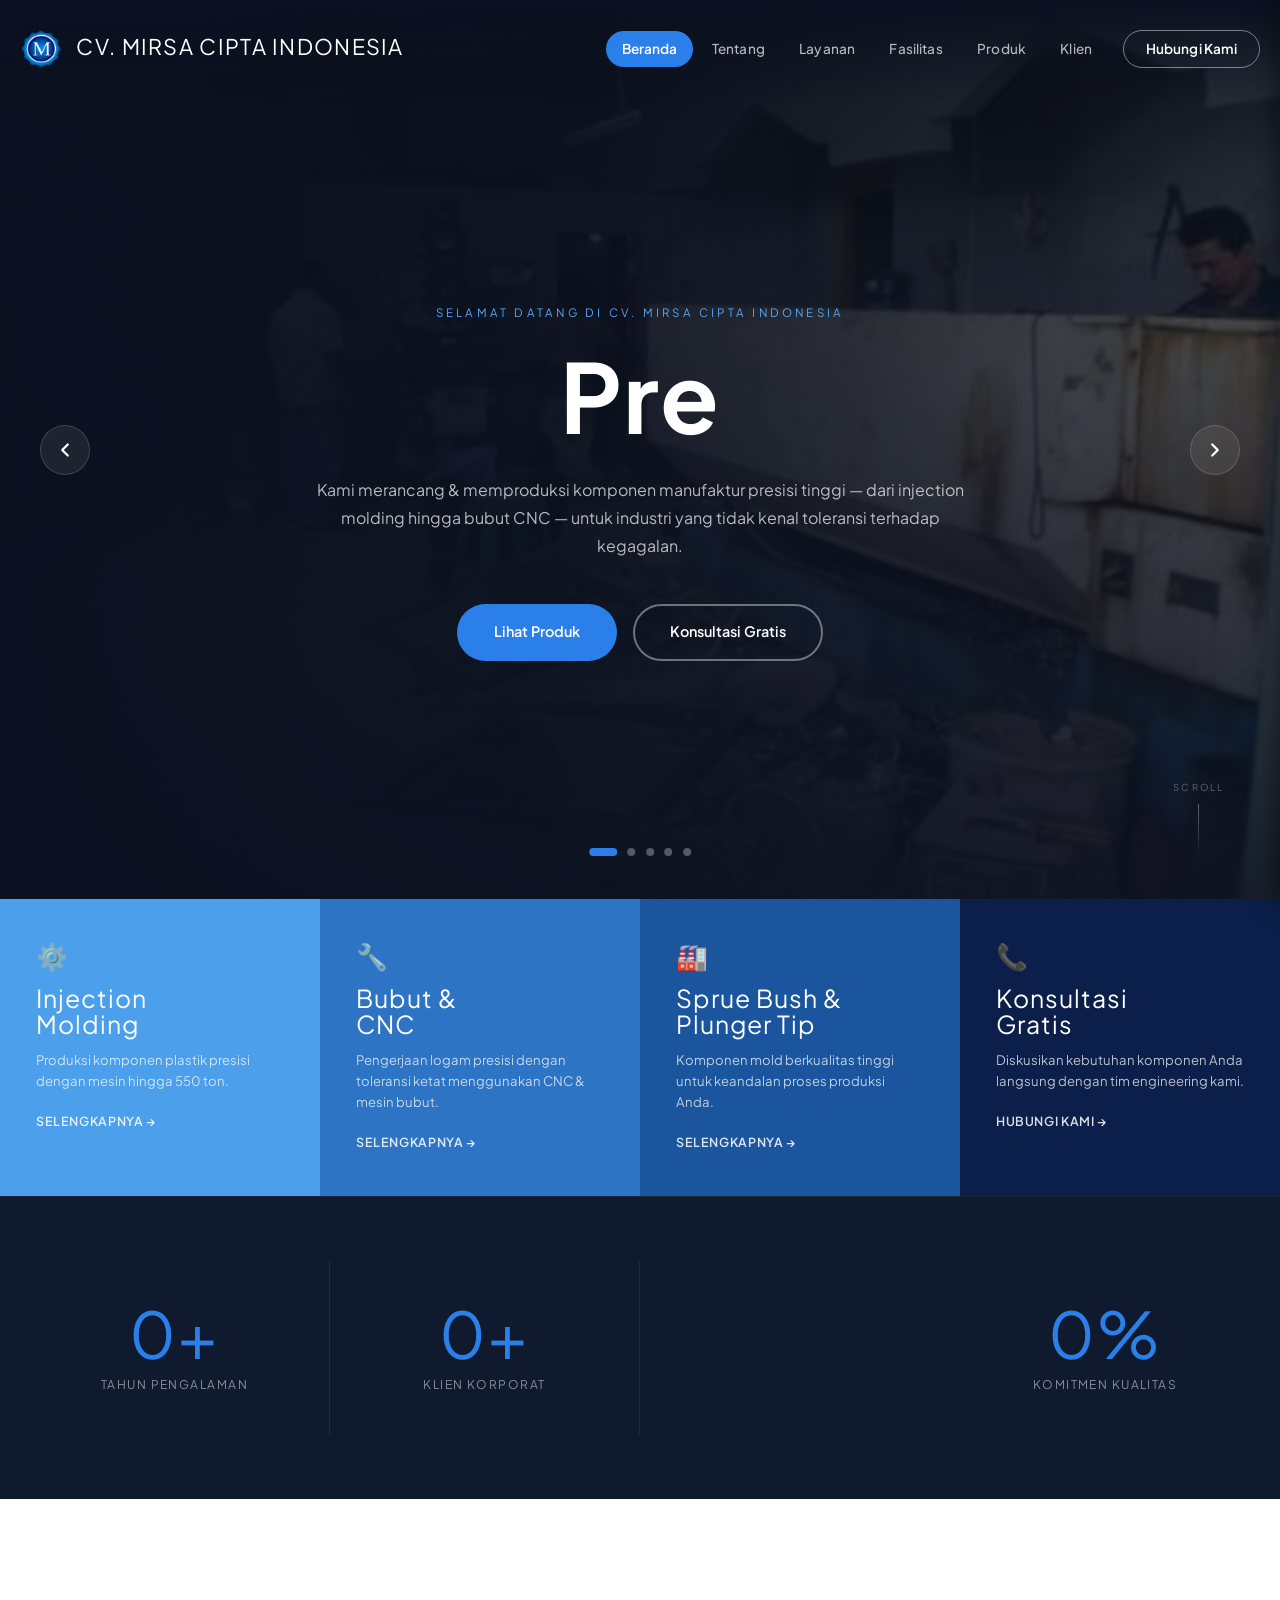
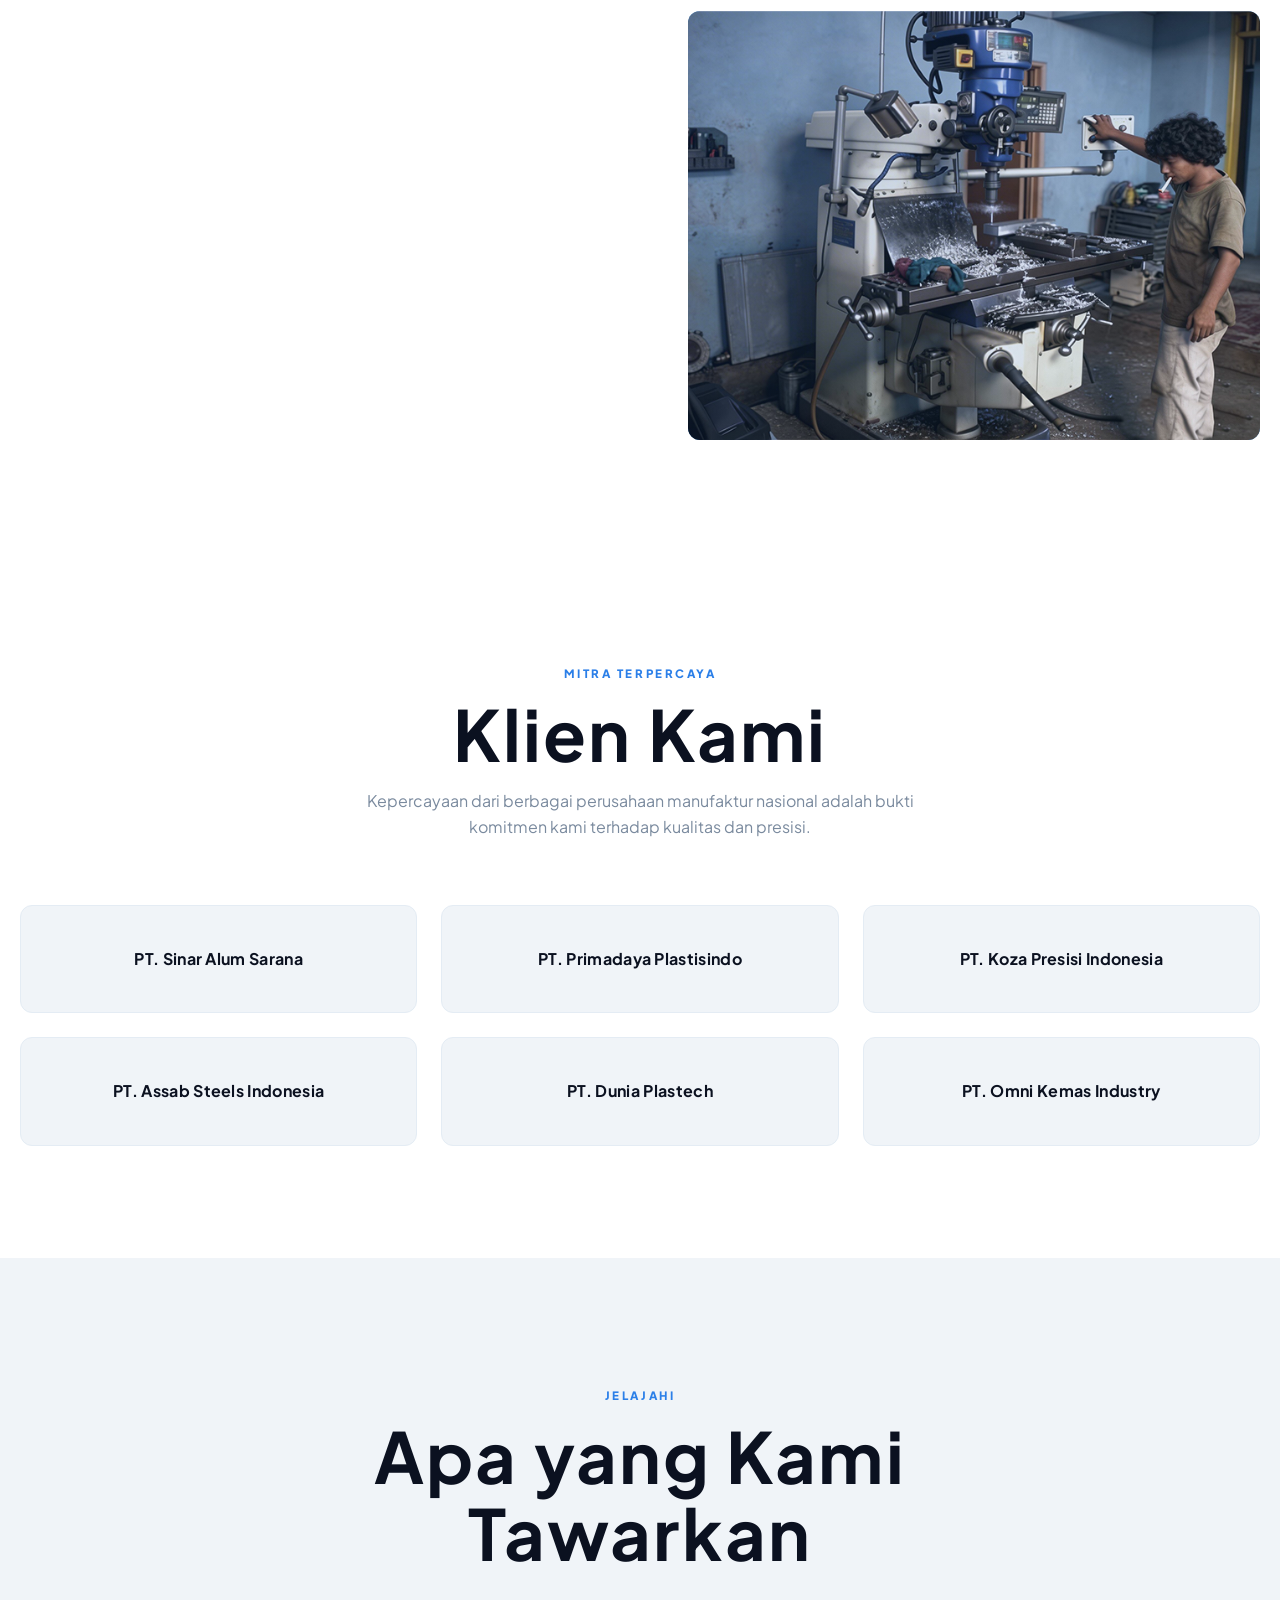
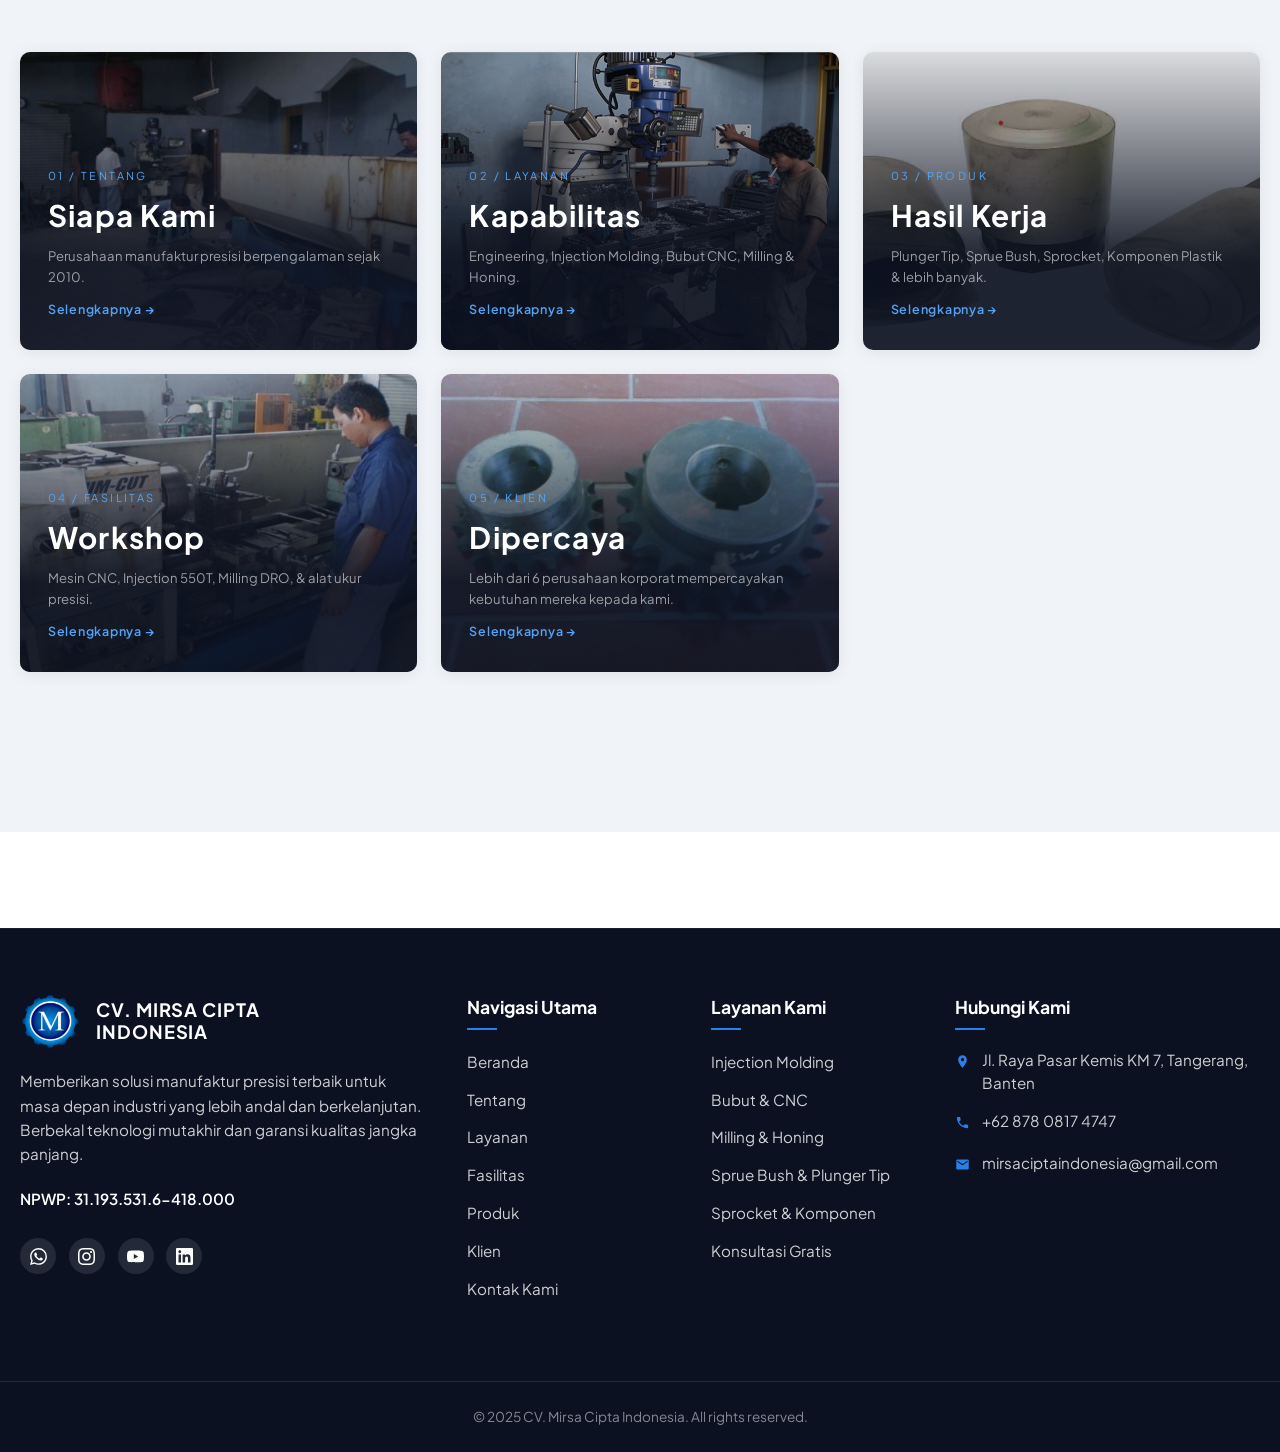
==== commit 89624211: "update" ====
--- a/index.html
+++ b/index.html
@@ -149,7 +149,7 @@
     <div class="container">
       <div class="home-layanan__inner">
         <div class="home-layanan__text reveal">
-          <!-- <span class="section-label">Layanan</span> -->
+          <p class="section-label">Kapabilitas</p>
           <h2 class="section-title">Layanan</h2>
           <p>CV. Mirsa Cipta Indonesia menyediakan layanan manufaktur presisi yang mencakup Engineering, Injection Molding, Bubut, Milling, hingga Honing. Dengan pengalaman lebih dari 15 tahun dan komitmen pada Quality, Cost, dan Delivery, kami siap menjadi mitra produksi terpercaya untuk kebutuhan industri Anda.</p>
           <a href="layanan.html" class="home-layanan__btn">
@@ -160,6 +160,25 @@
         <div class="home-layanan__image reveal">
           <img src="assets/images/MESIN MILLING dengan DRO.png" alt="Layanan Manufaktur" />
         </div>
+      </div>
+    </div>
+  </section>
+
+  <!-- ═══════════════ KLIEN SECTION ═══════════════ -->
+  <section class="home-klien">
+    <div class="container">
+      <div class="section-header reveal">
+        <p class="section-label">Mitra Terpercaya</p>
+        <h2 class="section-title">Klien Kami</h2>
+        <p class="section-desc">Kepercayaan dari berbagai perusahaan manufaktur nasional adalah bukti komitmen kami terhadap kualitas dan presisi.</p>
+      </div>
+      <div class="home-klien__grid reveal">
+        <div class="home-klien__item"><span>PT. Sinar Alum Sarana</span></div>
+        <div class="home-klien__item"><span>PT. Primadaya Plastisindo</span></div>
+        <div class="home-klien__item"><span>PT. Koza Presisi Indonesia</span></div>
+        <div class="home-klien__item"><span>PT. Assab Steels Indonesia</span></div>
+        <div class="home-klien__item"><span>PT. Dunia Plastech</span></div>
+        <div class="home-klien__item"><span>PT. Omni Kemas Industry</span></div>
       </div>
     </div>
   </section>
--- a/assets/css/style.css
+++ b/assets/css/style.css
@@ -79,7 +79,7 @@
 .section-title {
   font-family: var(--font-display);
   font-size: clamp(2.8rem, 5.5vw, 5rem);
-  line-height: 1.0;
+  line-height: 1.1;
   letter-spacing: .03em;
   color: var(--navy);
 }
--- a/assets/css/pages.css
+++ b/assets/css/pages.css
@@ -291,8 +291,41 @@
   pointer-events: none;
 }
 
+/* ════════════ HOME KLIEN SECTION ════════════ */
+.home-klien { padding: 7rem 0; background: var(--white); }
+.home-klien__grid { 
+  display: grid; 
+  grid-template-columns: repeat(3, 1fr); 
+  gap: 1.5rem; 
+}
+.home-klien__item {
+  background: var(--light);
+  border: 1px solid #e4ecf4; border-radius: 12px;
+  padding: 2.5rem 1.5rem; display: flex; align-items: center;
+  justify-content: center; text-align: center; transition: all 0.4s ease;
+}
+.home-klien__item:hover {
+  border-color: var(--cyan);
+  background: var(--white);
+  transform: translateY(-5px);
+  box-shadow: 0 12px 30px rgba(43,127,232,0.1);
+}
+.home-klien__item span { 
+  font-family: var(--font-display);
+  font-weight: 700; font-size: 1rem; color: var(--navy); 
+  letter-spacing: 0.02em;
+}
+
+@media (max-width: 768px) {
+  .home-klien__grid { grid-template-columns: repeat(2, 1fr); }
+}
+@media (max-width: 480px) {
+  .home-klien__grid { grid-template-columns: 1fr; }
+}
+
 /* ════════════ HOME QUICK NAV CARDS ════════════ */
-.home-nav { padding: 5rem 0 7rem; background: var(--light); }
+.home-nav { padding: 8rem 0 10rem; background: var(--light); }
+.home-nav .section-header { margin-bottom: 5rem; }
 .home-nav__grid {
   display: grid; grid-template-columns: repeat(3, 1fr); gap: 1.5rem;
 }
